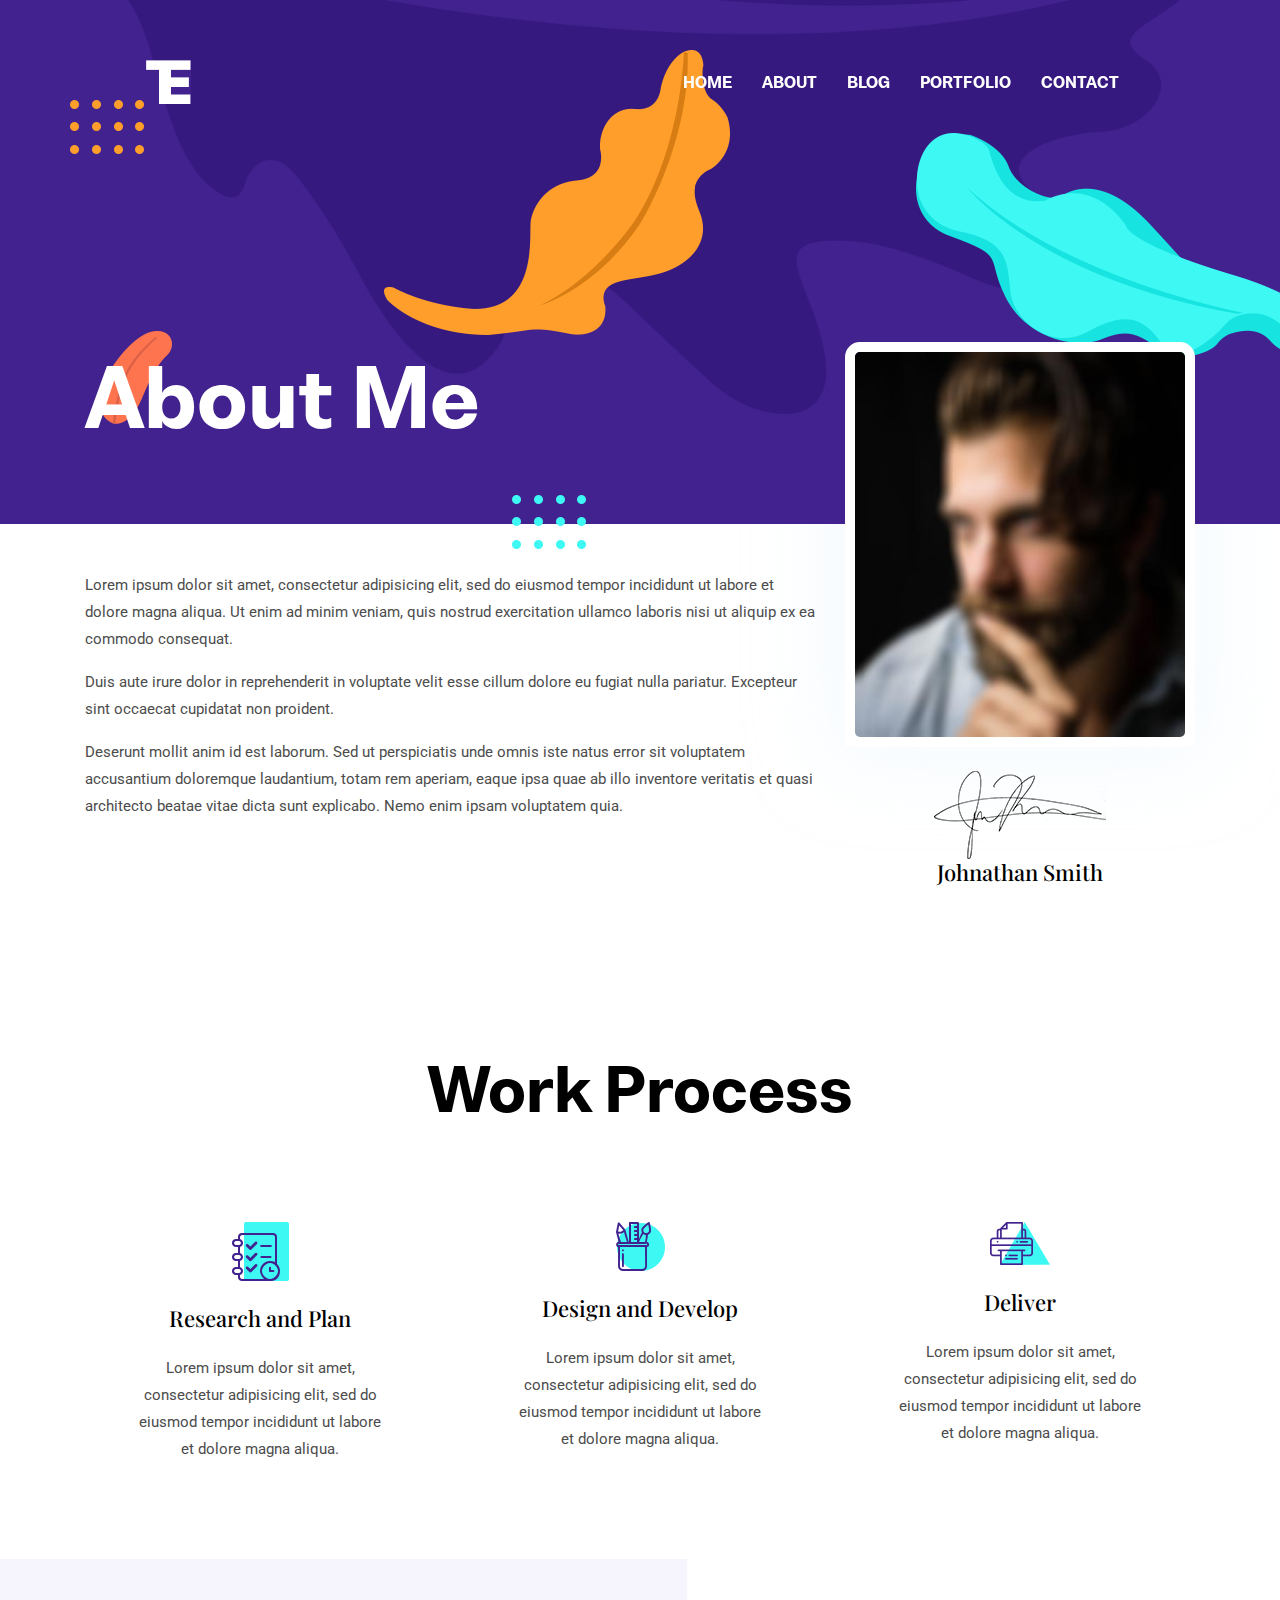
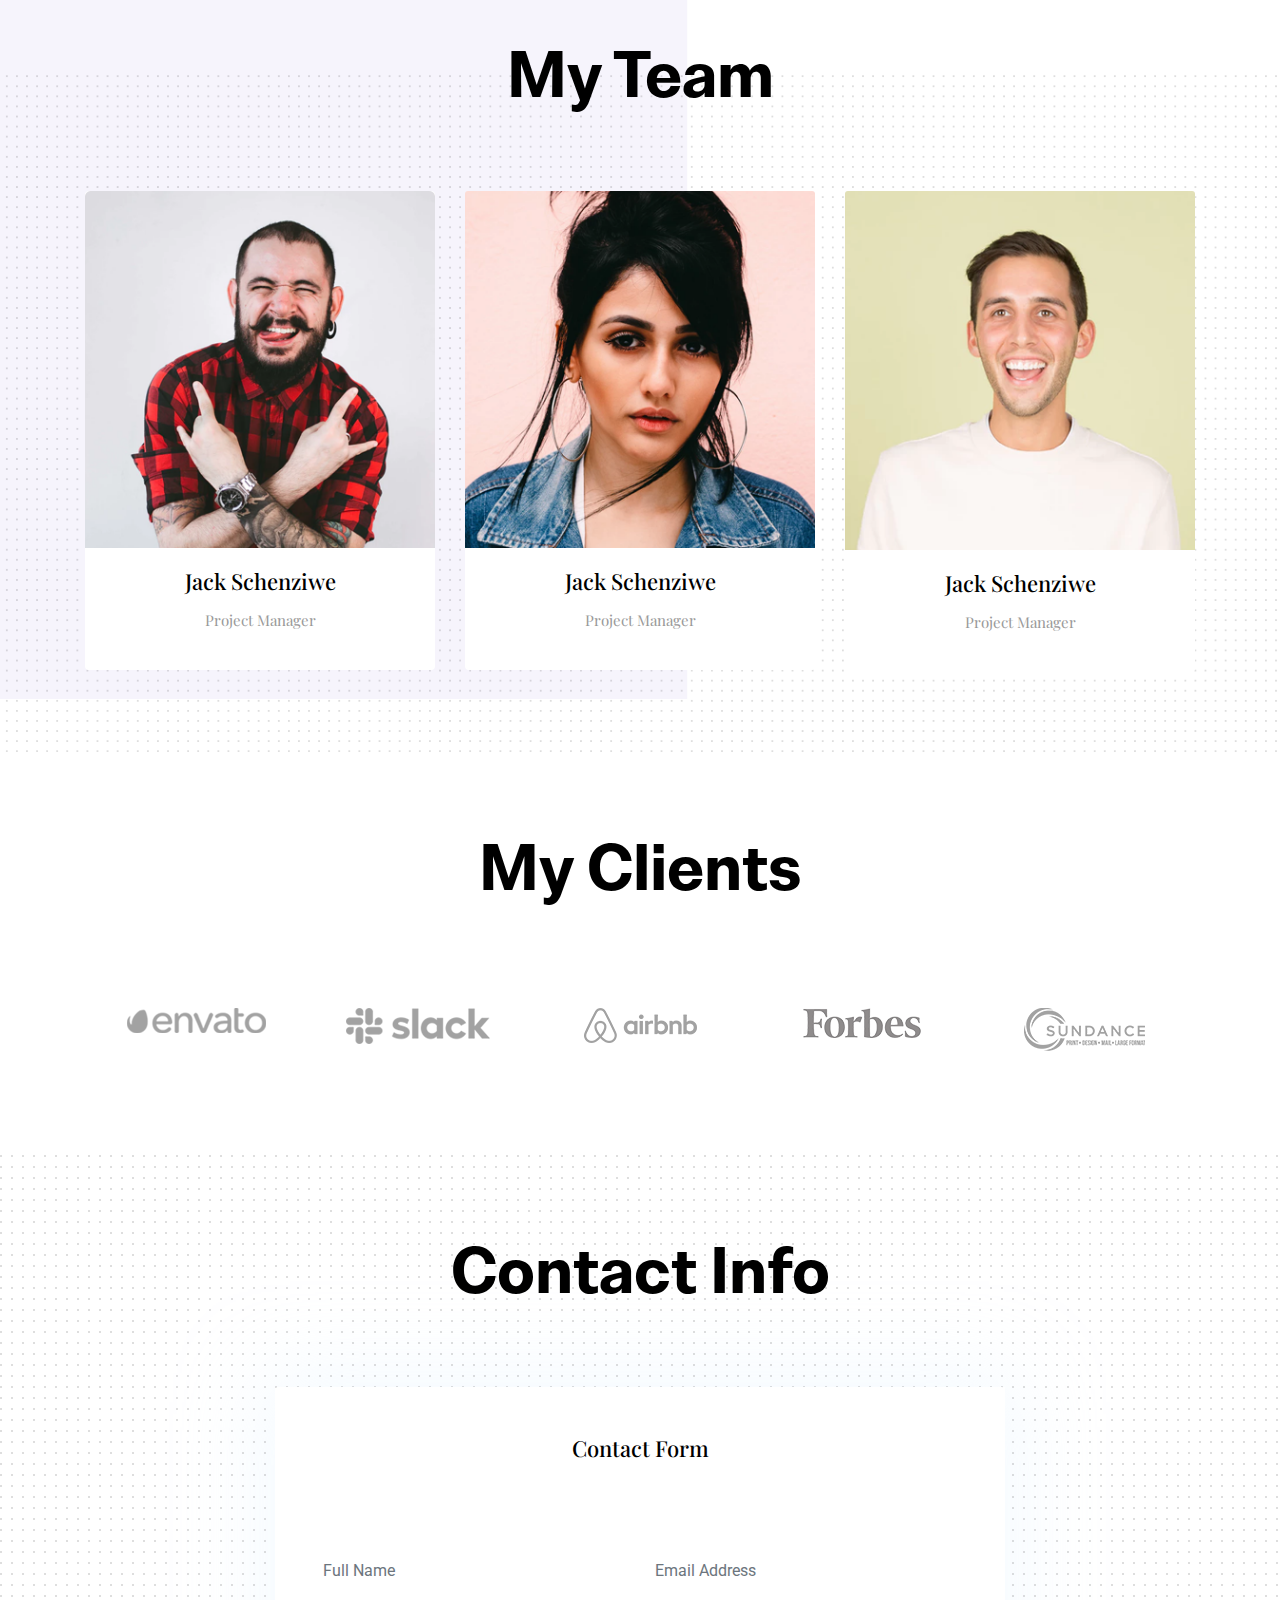
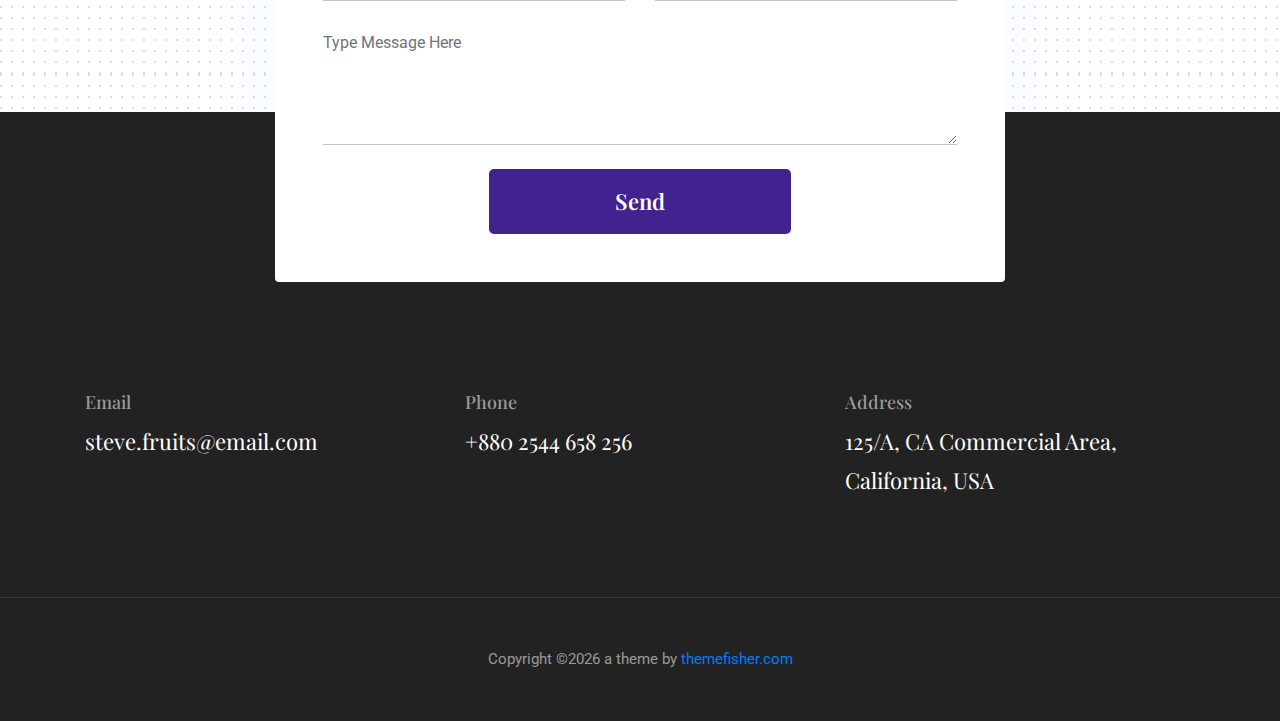
==== about.html @ b74a4a8d "first commit" ====
<!DOCTYPE html>
<html lang="zxx">

<head>
  <meta charset="utf-8">
  <title>Portfolio Template</title>

  <!-- mobile responsive meta -->
  <meta name="viewport" content="width=device-width, initial-scale=1">
  <meta name="viewport" content="width=device-width, initial-scale=1, maximum-scale=1">
  
  <!-- ** Plugins Needed for the Project ** -->
  <!-- Bootstrap -->
  <link rel="stylesheet" href="plugins/bootstrap/bootstrap.min.css">
  <!-- slick slider -->
  <link rel="stylesheet" href="plugins/slick/slick.css">
  <!-- themefy-icon -->
  <link rel="stylesheet" href="plugins/themify-icons/themify-icons.css">

  <!-- Main Stylesheet -->
  <link href="css/style.css" rel="stylesheet">
  
  <!--Favicon-->
  <link rel="shortcut icon" href="images/faviconlogo.png" type="image/x-icon">
  <link rel="icon" href="images/faviconlogo.png" type="image/x-icon">

</head>

<body>
  

<header class="navigation fixed-top">
  <nav class="navbar navbar-expand-lg navbar-dark">
    <a class="navbar-brand font-tertiary h3" href="index.html"><img src="images/Frame 2tribe.png" alt="Myself"></a>
    <button class="navbar-toggler" type="button" data-toggle="collapse" data-target="#navigation"
      aria-controls="navigation" aria-expanded="false" aria-label="Toggle navigation">
      <span class="navbar-toggler-icon"></span>
    </button>

    <div class="collapse navbar-collapse text-center" id="navigation">
      <ul class="navbar-nav ml-auto">
        <li class="nav-item active">
          <a class="nav-link" href="index.html">Home</a>
        </li>
        <li class="nav-item">
          <a class="nav-link" href="about.html">about</a>
        </li>
        <li class="nav-item">
          <a class="nav-link" href="blog.html">Blog</a>
        </li>
        <li class="nav-item">
          <a class="nav-link" href="portfolio.html">Portfolio</a>
        </li>
        <li class="nav-item">
          <a class="nav-link" href="contact.html">Contact</a>
        </li>
      </ul>
    </div>
  </nav>
</header>

<!-- page title -->
<section class="page-title-alt bg-primary position-relative">
  <div class="container">
    <div class="row">
      <div class="col-12">
        <h1 class="text-white font-tertiary">About Me</h1>
      </div>
    </div>
  </div>
  <!-- background shapes -->
  <img src="images/illustrations/leaf-bg-top.png" alt="illustrations" class="bg-shape-1 w-100">
  <img src="images/illustrations/dots-group-sm.png" alt="illustrations" class="bg-shape-2">
  <img src="images/illustrations/leaf-yellow.png" alt="illustrations" class="bg-shape-3">
  <img src="images/illustrations/leaf-orange.png" alt="illustrations" class="bg-shape-4">
  <img src="images/illustrations/dots-group-cyan.png" alt="illustrations" class="bg-shape-5">
  <img src="images/illustrations/leaf-cyan-lg.png" alt="illustrations" class="bg-shape-6">
</section>
<!-- /page title -->

<!-- about -->
<section class="section pt-5">
  <div class="container">
    <div class="row">
      <div class="col-md-8">
        <p>Lorem ipsum dolor sit amet, consectetur adipisicing elit, sed do eiusmod tempor incididunt ut labore et
          dolore magna aliqua. Ut enim ad minim veniam, quis nostrud exercitation ullamco laboris nisi ut aliquip ex ea
          commodo consequat.</p>
        <p>Duis aute irure dolor in reprehenderit in voluptate velit esse cillum dolore eu fugiat nulla pariatur.
          Excepteur sint occaecat cupidatat non proident.</p>
        <p>Deserunt mollit anim id est laborum. Sed ut perspiciatis unde omnis iste natus error sit voluptatem
          accusantium doloremque laudantium, totam rem aperiam, eaque ipsa quae ab illo inventore veritatis et quasi
          architecto beatae vitae dicta sunt explicabo. Nemo enim ipsam voluptatem quia.</p>
      </div>
      <div class="col-md-4 text-center drag-lg-top">
        <div class="shadow-down mb-4">
          <img src="images/about/author.jpg" alt="author" class="img-fluid w-100 rounded-lg border-thick border-white">
        </div>
        <img src="images/about/signature.png" alt="signature" class="img-fluid">
        <h4>Johnathan Smith</h4>
      </div>
    </div>
  </div>
</section>
<!-- /about -->

<!-- Work Process -->
<section class="section">
  <div class="container">
    <div class="row justify-content-around">
      <div class="col-lg-12 text-center">
        <h2 class="section-title">Work Process</h2>
      </div>
      <div class="col-lg-3 col-md-4 text-center hover-shadow pt-3">
        <div class="">
          <img src="images/icons/plan.png" class="mb-4" alt="icon">
          <h4 class="mb-4">Research and Plan</h4>
          <p>Lorem ipsum dolor sit amet, consectetur adipisicing elit, sed do eiusmod tempor incididunt ut labore et
            dolore magna aliqua.</p>
        </div>
      </div>
      <div class="col-lg-3 col-md-4 text-center hover-shadow pt-3">
        <img src="images/icons/design.png" class="mb-4" alt="icon">
        <h4 class="mb-4">Design and Develop</h4>
        <p>Lorem ipsum dolor sit amet, consectetur adipisicing elit, sed do eiusmod tempor incididunt ut labore et
          dolore magna aliqua.</p>
      </div>
      <div class="col-lg-3 col-md-4 text-center hover-shadow pt-3">
        <img src="images/icons/print.png" class="mb-4" alt="icon">
        <h4 class="mb-4">Deliver</h4>
        <p>Lorem ipsum dolor sit amet, consectetur adipisicing elit, sed do eiusmod tempor incididunt ut labore et
          dolore magna aliqua.</p>
      </div>
    </div>
  </div>
</section>
<!-- ./Work Process -->

<!-- team -->
<section class="section bg-cover" data-background="images/backgrounds/team-bg.png">
  <div class="container">
    <div class="row">
      <div class="col-12 text-center">
        <h2 class="section-title">My Team</h2>
      </div>
      <div class="col-md-4 col-sm-6 mb-4 mb-md-0">
        <div class="card text-center">
          <img src="images/team/member-1.png" class="card-img-top">
          <div class="card-body">
            <h4 class="card-title">Jack Schenziwe</h4>
            <p class="text-light font-secondary">Project Manager</p>
          </div>
        </div>
      </div>
      <div class="col-md-4 col-sm-6 mb-4 mb-md-0">
        <div class="card text-center">
          <img src="images/team/member-2.png" class="card-img-top">
          <div class="card-body">
            <h4 class="card-title">Jack Schenziwe</h4>
            <p class="text-light font-secondary">Project Manager</p>
          </div>
        </div>
      </div>
      <div class="col-md-4 col-sm-6 mb-4 mb-md-0">
        <div class="card text-center">
          <img src="images/team/member-3.png" class="card-img-top">
          <div class="card-body">
            <h4 class="card-title">Jack Schenziwe</h4>
            <p class="text-light font-secondary">Project Manager</p>
          </div>
        </div>
      </div>
    </div>
  </div>
</section>
<!-- /team -->

<!-- clients -->
<section class="section">
  <div class="container">
    <div class="row">
      <div class="col-12 text-center">
        <h2 class="section-title">My Clients</h2>
      </div>
    </div>
    <div class="row">
      <div class="col-12">
        <div class="client-logo-slider d-flex align-items-center">
          <a href="#" class="text-center d-block outline-0 p-4"><img class="d-unset img-fluid"
              src="images/clients-logo/client-logo-1.png" alt="client-logo"></a>
          <a href="#" class="text-center d-block outline-0 p-4"><img class="d-unset img-fluid"
              src="images/clients-logo/client-logo-2.png" alt="client-logo"></a>
          <a href="#" class="text-center d-block outline-0 p-4"><img class="d-unset img-fluid"
              src="images/clients-logo/client-logo-3.png" alt="client-logo"></a>
          <a href="#" class="text-center d-block outline-0 p-4"><img class="d-unset img-fluid"
              src="images/clients-logo/client-logo-4.png" alt="client-logo"></a>
          <a href="#" class="text-center d-block outline-0 p-4"><img class="d-unset img-fluid"
              src="images/clients-logo/client-logo-5.png" alt="client-logo"></a>
          <a href="#" class="text-center d-block outline-0 p-4"><img class="d-unset img-fluid"
              src="images/clients-logo/client-logo-1.png" alt="client-logo"></a>
          <a href="#" class="text-center d-block outline-0 p-4"><img class="d-unset img-fluid"
              src="images/clients-logo/client-logo-2.png" alt="client-logo"></a>
          <a href="#" class="text-center d-block outline-0 p-4"><img class="d-unset img-fluid"
              src="images/clients-logo/client-logo-3.png" alt="client-logo"></a>
          <a href="#" class="text-center d-block outline-0 p-4"><img class="d-unset img-fluid"
              src="images/clients-logo/client-logo-4.png" alt="client-logo"></a>
          <a href="#" class="text-center d-block outline-0 p-4"><img class="d-unset img-fluid"
              src="images/clients-logo/client-logo-5.png" alt="client-logo"></a>
        </div>
      </div>
    </div>
  </div>
</section>
<!-- /clients -->

<!-- contact -->
<section class="section section-on-footer" data-background="images/backgrounds/bg-dots.png">
  <div class="container">
    <div class="row">
      <div class="col-12 text-center">
        <h2 class="section-title">Contact Info</h2>
      </div>
      <div class="col-lg-8 mx-auto">
        <div class="bg-white rounded text-center p-5 shadow-down">
          <h4 class="mb-80">Contact Form</h4>
          <form action="#" class="row">
            <div class="col-md-6">
              <input type="text" id="name" name="name" placeholder="Full Name" class="form-control px-0 mb-4">
            </div>
            <div class="col-md-6">
              <input type="email" id="email" name="email" placeholder="Email Address" class="form-control px-0 mb-4">
            </div>
            <div class="col-12">
              <textarea name="message" id="message" class="form-control px-0 mb-4"
                placeholder="Type Message Here"></textarea>
            </div>
            <div class="col-lg-6 col-10 mx-auto">
              <button class="btn btn-primary w-100">send</button>
            </div>
          </form>
        </div>
      </div>
    </div>
  </div>
</section>
<!-- /contact -->

<!-- footer -->
<footer class="bg-dark footer-section">
  <div class="section">
    <div class="container">
      <div class="row">
        <div class="col-md-4">
          <h5 class="text-light">Email</h5>
          <p class="text-white paragraph-lg font-secondary">steve.fruits@email.com</p>
        </div>
        <div class="col-md-4">
          <h5 class="text-light">Phone</h5>
          <p class="text-white paragraph-lg font-secondary">+880 2544 658 256</p>
        </div>
        <div class="col-md-4">
          <h5 class="text-light">Address</h5>
          <p class="text-white paragraph-lg font-secondary">125/A, CA Commercial Area, California, USA</p>
        </div>
      </div>
    </div>
  </div>
  <div class="border-top text-center border-dark py-5">
    <p class="mb-0 text-light">Copyright ©<script>
        var CurrentYear = new Date().getFullYear()
        document.write(CurrentYear)
      </script> a theme by <a href="themefisher.com">themefisher.com</a></p>
  </div>
</footer>
<!-- /footer -->

<!-- jQuery -->
<script src="plugins/jQuery/jquery.min.js"></script>
<!-- Bootstrap JS -->
<script src="plugins/bootstrap/bootstrap.min.js"></script>
<!-- slick slider -->
<script src="plugins/slick/slick.min.js"></script>
<!-- filter -->
<script src="plugins/shuffle/shuffle.min.js"></script>

<!-- Main Script -->
<script src="js/script.js"></script>

</body>
</html>
---- plugins/themify-icons/themify-icons.css ----
@font-face{font-family:themify;src:url(fonts/themify.eot?-fvbane);src:url(fonts/themify.eot?#iefix-fvbane) format('embedded-opentype'),url(fonts/themify.woff?-fvbane) format('woff'),url(fonts/themify.ttf?-fvbane) format('truetype'),url(fonts/themify.svg?-fvbane#themify) format('svg');font-weight:400;font-style:normal}[class*=" ti-"],[class^=ti-]{font-family:themify;speak:none;font-style:normal;font-weight:400;font-variant:normal;text-transform:none;line-height:1;-webkit-font-smoothing:antialiased;-moz-osx-font-smoothing:grayscale}.ti-wand:before{content:"\e600"}.ti-volume:before{content:"\e601"}.ti-user:before{content:"\e602"}.ti-unlock:before{content:"\e603"}.ti-unlink:before{content:"\e604"}.ti-trash:before{content:"\e605"}.ti-thought:before{content:"\e606"}.ti-target:before{content:"\e607"}.ti-tag:before{content:"\e608"}.ti-tablet:before{content:"\e609"}.ti-star:before{content:"\e60a"}.ti-spray:before{content:"\e60b"}.ti-signal:before{content:"\e60c"}.ti-shopping-cart:before{content:"\e60d"}.ti-shopping-cart-full:before{content:"\e60e"}.ti-settings:before{content:"\e60f"}.ti-search:before{content:"\e610"}.ti-zoom-in:before{content:"\e611"}.ti-zoom-out:before{content:"\e612"}.ti-cut:before{content:"\e613"}.ti-ruler:before{content:"\e614"}.ti-ruler-pencil:before{content:"\e615"}.ti-ruler-alt:before{content:"\e616"}.ti-bookmark:before{content:"\e617"}.ti-bookmark-alt:before{content:"\e618"}.ti-reload:before{content:"\e619"}.ti-plus:before{content:"\e61a"}.ti-pin:before{content:"\e61b"}.ti-pencil:before{content:"\e61c"}.ti-pencil-alt:before{content:"\e61d"}.ti-paint-roller:before{content:"\e61e"}.ti-paint-bucket:before{content:"\e61f"}.ti-na:before{content:"\e620"}.ti-mobile:before{content:"\e621"}.ti-minus:before{content:"\e622"}.ti-medall:before{content:"\e623"}.ti-medall-alt:before{content:"\e624"}.ti-marker:before{content:"\e625"}.ti-marker-alt:before{content:"\e626"}.ti-arrow-up:before{content:"\e627"}.ti-arrow-right:before{content:"\e628"}.ti-arrow-left:before{content:"\e629"}.ti-arrow-down:before{content:"\e62a"}.ti-lock:before{content:"\e62b"}.ti-location-arrow:before{content:"\e62c"}.ti-link:before{content:"\e62d"}.ti-layout:before{content:"\e62e"}.ti-layers:before{content:"\e62f"}.ti-layers-alt:before{content:"\e630"}.ti-key:before{content:"\e631"}.ti-import:before{content:"\e632"}.ti-image:before{content:"\e633"}.ti-heart:before{content:"\e634"}.ti-heart-broken:before{content:"\e635"}.ti-hand-stop:before{content:"\e636"}.ti-hand-open:before{content:"\e637"}.ti-hand-drag:before{content:"\e638"}.ti-folder:before{content:"\e639"}.ti-flag:before{content:"\e63a"}.ti-flag-alt:before{content:"\e63b"}.ti-flag-alt-2:before{content:"\e63c"}.ti-eye:before{content:"\e63d"}.ti-export:before{content:"\e63e"}.ti-exchange-vertical:before{content:"\e63f"}.ti-desktop:before{content:"\e640"}.ti-cup:before{content:"\e641"}.ti-crown:before{content:"\e642"}.ti-comments:before{content:"\e643"}.ti-comment:before{content:"\e644"}.ti-comment-alt:before{content:"\e645"}.ti-close:before{content:"\e646"}.ti-clip:before{content:"\e647"}.ti-angle-up:before{content:"\e648"}.ti-angle-right:before{content:"\e649"}.ti-angle-left:before{content:"\e64a"}.ti-angle-down:before{content:"\e64b"}.ti-check:before{content:"\e64c"}.ti-check-box:before{content:"\e64d"}.ti-camera:before{content:"\e64e"}.ti-announcement:before{content:"\e64f"}.ti-brush:before{content:"\e650"}.ti-briefcase:before{content:"\e651"}.ti-bolt:before{content:"\e652"}.ti-bolt-alt:before{content:"\e653"}.ti-blackboard:before{content:"\e654"}.ti-bag:before{content:"\e655"}.ti-move:before{content:"\e656"}.ti-arrows-vertical:before{content:"\e657"}.ti-arrows-horizontal:before{content:"\e658"}.ti-fullscreen:before{content:"\e659"}.ti-arrow-top-right:before{content:"\e65a"}.ti-arrow-top-left:before{content:"\e65b"}.ti-arrow-circle-up:before{content:"\e65c"}.ti-arrow-circle-right:before{content:"\e65d"}.ti-arrow-circle-left:before{content:"\e65e"}.ti-arrow-circle-down:before{content:"\e65f"}.ti-angle-double-up:before{content:"\e660"}.ti-angle-double-right:before{content:"\e661"}.ti-angle-double-left:before{content:"\e662"}.ti-angle-double-down:before{content:"\e663"}.ti-zip:before{content:"\e664"}.ti-world:before{content:"\e665"}.ti-wheelchair:before{content:"\e666"}.ti-view-list:before{content:"\e667"}.ti-view-list-alt:before{content:"\e668"}.ti-view-grid:before{content:"\e669"}.ti-uppercase:before{content:"\e66a"}.ti-upload:before{content:"\e66b"}.ti-underline:before{content:"\e66c"}.ti-truck:before{content:"\e66d"}.ti-timer:before{content:"\e66e"}.ti-ticket:before{content:"\e66f"}.ti-thumb-up:before{content:"\e670"}.ti-thumb-down:before{content:"\e671"}.ti-text:before{content:"\e672"}.ti-stats-up:before{content:"\e673"}.ti-stats-down:before{content:"\e674"}.ti-split-v:before{content:"\e675"}.ti-split-h:before{content:"\e676"}.ti-smallcap:before{content:"\e677"}.ti-shine:before{content:"\e678"}.ti-shift-right:before{content:"\e679"}.ti-shift-left:before{content:"\e67a"}.ti-shield:before{content:"\e67b"}.ti-notepad:before{content:"\e67c"}.ti-server:before{content:"\e67d"}.ti-quote-right:before{content:"\e67e"}.ti-quote-left:before{content:"\e67f"}.ti-pulse:before{content:"\e680"}.ti-printer:before{content:"\e681"}.ti-power-off:before{content:"\e682"}.ti-plug:before{content:"\e683"}.ti-pie-chart:before{content:"\e684"}.ti-paragraph:before{content:"\e685"}.ti-panel:before{content:"\e686"}.ti-package:before{content:"\e687"}.ti-music:before{content:"\e688"}.ti-music-alt:before{content:"\e689"}.ti-mouse:before{content:"\e68a"}.ti-mouse-alt:before{content:"\e68b"}.ti-money:before{content:"\e68c"}.ti-microphone:before{content:"\e68d"}.ti-menu:before{content:"\e68e"}.ti-menu-alt:before{content:"\e68f"}.ti-map:before{content:"\e690"}.ti-map-alt:before{content:"\e691"}.ti-loop:before{content:"\e692"}.ti-location-pin:before{content:"\e693"}.ti-list:before{content:"\e694"}.ti-light-bulb:before{content:"\e695"}.ti-Italic:before{content:"\e696"}.ti-info:before{content:"\e697"}.ti-infinite:before{content:"\e698"}.ti-id-badge:before{content:"\e699"}.ti-hummer:before{content:"\e69a"}.ti-home:before{content:"\e69b"}.ti-help:before{content:"\e69c"}.ti-headphone:before{content:"\e69d"}.ti-harddrives:before{content:"\e69e"}.ti-harddrive:before{content:"\e69f"}.ti-gift:before{content:"\e6a0"}.ti-game:before{content:"\e6a1"}.ti-filter:before{content:"\e6a2"}.ti-files:before{content:"\e6a3"}.ti-file:before{content:"\e6a4"}.ti-eraser:before{content:"\e6a5"}.ti-envelope:before{content:"\e6a6"}.ti-download:before{content:"\e6a7"}.ti-direction:before{content:"\e6a8"}.ti-direction-alt:before{content:"\e6a9"}.ti-dashboard:before{content:"\e6aa"}.ti-control-stop:before{content:"\e6ab"}.ti-control-shuffle:before{content:"\e6ac"}.ti-control-play:before{content:"\e6ad"}.ti-control-pause:before{content:"\e6ae"}.ti-control-forward:before{content:"\e6af"}.ti-control-backward:before{content:"\e6b0"}.ti-cloud:before{content:"\e6b1"}.ti-cloud-up:before{content:"\e6b2"}.ti-cloud-down:before{content:"\e6b3"}.ti-clipboard:before{content:"\e6b4"}.ti-car:before{content:"\e6b5"}.ti-calendar:before{content:"\e6b6"}.ti-book:before{content:"\e6b7"}.ti-bell:before{content:"\e6b8"}.ti-basketball:before{content:"\e6b9"}.ti-bar-chart:before{content:"\e6ba"}.ti-bar-chart-alt:before{content:"\e6bb"}.ti-back-right:before{content:"\e6bc"}.ti-back-left:before{content:"\e6bd"}.ti-arrows-corner:before{content:"\e6be"}.ti-archive:before{content:"\e6bf"}.ti-anchor:before{content:"\e6c0"}.ti-align-right:before{content:"\e6c1"}.ti-align-left:before{content:"\e6c2"}.ti-align-justify:before{content:"\e6c3"}.ti-align-center:before{content:"\e6c4"}.ti-alert:before{content:"\e6c5"}.ti-alarm-clock:before{content:"\e6c6"}.ti-agenda:before{content:"\e6c7"}.ti-write:before{content:"\e6c8"}.ti-window:before{content:"\e6c9"}.ti-widgetized:before{content:"\e6ca"}.ti-widget:before{content:"\e6cb"}.ti-widget-alt:before{content:"\e6cc"}.ti-wallet:before{content:"\e6cd"}.ti-video-clapper:before{content:"\e6ce"}.ti-video-camera:before{content:"\e6cf"}.ti-vector:before{content:"\e6d0"}.ti-themify-logo:before{content:"\e6d1"}.ti-themify-favicon:before{content:"\e6d2"}.ti-themify-favicon-alt:before{content:"\e6d3"}.ti-support:before{content:"\e6d4"}.ti-stamp:before{content:"\e6d5"}.ti-split-v-alt:before{content:"\e6d6"}.ti-slice:before{content:"\e6d7"}.ti-shortcode:before{content:"\e6d8"}.ti-shift-right-alt:before{content:"\e6d9"}.ti-shift-left-alt:before{content:"\e6da"}.ti-ruler-alt-2:before{content:"\e6db"}.ti-receipt:before{content:"\e6dc"}.ti-pin2:before{content:"\e6dd"}.ti-pin-alt:before{content:"\e6de"}.ti-pencil-alt2:before{content:"\e6df"}.ti-palette:before{content:"\e6e0"}.ti-more:before{content:"\e6e1"}.ti-more-alt:before{content:"\e6e2"}.ti-microphone-alt:before{content:"\e6e3"}.ti-magnet:before{content:"\e6e4"}.ti-line-double:before{content:"\e6e5"}.ti-line-dotted:before{content:"\e6e6"}.ti-line-dashed:before{content:"\e6e7"}.ti-layout-width-full:before{content:"\e6e8"}.ti-layout-width-default:before{content:"\e6e9"}.ti-layout-width-default-alt:before{content:"\e6ea"}.ti-layout-tab:before{content:"\e6eb"}.ti-layout-tab-window:before{content:"\e6ec"}.ti-layout-tab-v:before{content:"\e6ed"}.ti-layout-tab-min:before{content:"\e6ee"}.ti-layout-slider:before{content:"\e6ef"}.ti-layout-slider-alt:before{content:"\e6f0"}.ti-layout-sidebar-right:before{content:"\e6f1"}.ti-layout-sidebar-none:before{content:"\e6f2"}.ti-layout-sidebar-left:before{content:"\e6f3"}.ti-layout-placeholder:before{content:"\e6f4"}.ti-layout-menu:before{content:"\e6f5"}.ti-layout-menu-v:before{content:"\e6f6"}.ti-layout-menu-separated:before{content:"\e6f7"}.ti-layout-menu-full:before{content:"\e6f8"}.ti-layout-media-right-alt:before{content:"\e6f9"}.ti-layout-media-right:before{content:"\e6fa"}.ti-layout-media-overlay:before{content:"\e6fb"}.ti-layout-media-overlay-alt:before{content:"\e6fc"}.ti-layout-media-overlay-alt-2:before{content:"\e6fd"}.ti-layout-media-left-alt:before{content:"\e6fe"}.ti-layout-media-left:before{content:"\e6ff"}.ti-layout-media-center-alt:before{content:"\e700"}.ti-layout-media-center:before{content:"\e701"}.ti-layout-list-thumb:before{content:"\e702"}.ti-layout-list-thumb-alt:before{content:"\e703"}.ti-layout-list-post:before{content:"\e704"}.ti-layout-list-large-image:before{content:"\e705"}.ti-layout-line-solid:before{content:"\e706"}.ti-layout-grid4:before{content:"\e707"}.ti-layout-grid3:before{content:"\e708"}.ti-layout-grid2:before{content:"\e709"}.ti-layout-grid2-thumb:before{content:"\e70a"}.ti-layout-cta-right:before{content:"\e70b"}.ti-layout-cta-left:before{content:"\e70c"}.ti-layout-cta-center:before{content:"\e70d"}.ti-layout-cta-btn-right:before{content:"\e70e"}.ti-layout-cta-btn-left:before{content:"\e70f"}.ti-layout-column4:before{content:"\e710"}.ti-layout-column3:before{content:"\e711"}.ti-layout-column2:before{content:"\e712"}.ti-layout-accordion-separated:before{content:"\e713"}.ti-layout-accordion-merged:before{content:"\e714"}.ti-layout-accordion-list:before{content:"\e715"}.ti-ink-pen:before{content:"\e716"}.ti-info-alt:before{content:"\e717"}.ti-help-alt:before{content:"\e718"}.ti-headphone-alt:before{content:"\e719"}.ti-hand-point-up:before{content:"\e71a"}.ti-hand-point-right:before{content:"\e71b"}.ti-hand-point-left:before{content:"\e71c"}.ti-hand-point-down:before{content:"\e71d"}.ti-gallery:before{content:"\e71e"}.ti-face-smile:before{content:"\e71f"}.ti-face-sad:before{content:"\e720"}.ti-credit-card:before{content:"\e721"}.ti-control-skip-forward:before{content:"\e722"}.ti-control-skip-backward:before{content:"\e723"}.ti-control-record:before{content:"\e724"}.ti-control-eject:before{content:"\e725"}.ti-comments-smiley:before{content:"\e726"}.ti-brush-alt:before{content:"\e727"}.ti-youtube:before{content:"\e728"}.ti-vimeo:before{content:"\e729"}.ti-twitter:before{content:"\e72a"}.ti-time:before{content:"\e72b"}.ti-tumblr:before{content:"\e72c"}.ti-skype:before{content:"\e72d"}.ti-share:before{content:"\e72e"}.ti-share-alt:before{content:"\e72f"}.ti-rocket:before{content:"\e730"}.ti-pinterest:before{content:"\e731"}.ti-new-window:before{content:"\e732"}.ti-microsoft:before{content:"\e733"}.ti-list-ol:before{content:"\e734"}.ti-linkedin:before{content:"\e735"}.ti-layout-sidebar-2:before{content:"\e736"}.ti-layout-grid4-alt:before{content:"\e737"}.ti-layout-grid3-alt:before{content:"\e738"}.ti-layout-grid2-alt:before{content:"\e739"}.ti-layout-column4-alt:before{content:"\e73a"}.ti-layout-column3-alt:before{content:"\e73b"}.ti-layout-column2-alt:before{content:"\e73c"}.ti-instagram:before{content:"\e73d"}.ti-google:before{content:"\e73e"}.ti-github:before{content:"\e73f"}.ti-flickr:before{content:"\e740"}.ti-facebook:before{content:"\e741"}.ti-dropbox:before{content:"\e742"}.ti-dribbble:before{content:"\e743"}.ti-apple:before{content:"\e744"}.ti-android:before{content:"\e745"}.ti-save:before{content:"\e746"}.ti-save-alt:before{content:"\e747"}.ti-yahoo:before{content:"\e748"}.ti-wordpress:before{content:"\e749"}.ti-vimeo-alt:before{content:"\e74a"}.ti-twitter-alt:before{content:"\e74b"}.ti-tumblr-alt:before{content:"\e74c"}.ti-trello:before{content:"\e74d"}.ti-stack-overflow:before{content:"\e74e"}.ti-soundcloud:before{content:"\e74f"}.ti-sharethis:before{content:"\e750"}.ti-sharethis-alt:before{content:"\e751"}.ti-reddit:before{content:"\e752"}.ti-pinterest-alt:before{content:"\e753"}.ti-microsoft-alt:before{content:"\e754"}.ti-linux:before{content:"\e755"}.ti-jsfiddle:before{content:"\e756"}.ti-joomla:before{content:"\e757"}.ti-html5:before{content:"\e758"}.ti-flickr-alt:before{content:"\e759"}.ti-email:before{content:"\e75a"}.ti-drupal:before{content:"\e75b"}.ti-dropbox-alt:before{content:"\e75c"}.ti-css3:before{content:"\e75d"}.ti-rss:before{content:"\e75e"}.ti-rss-alt:before{content:"\e75f"}
---- css/style.css ----
/*!------------------------------------------------------------------
[MAIN STYLESHEET]

PROJECT:	Project Name
VERSION:	Versoin Number
-------------------------------------------------------------------*/
/*------------------------------------------------------------------
[TABLE OF CONTENTS]
-------------------------------------------------------------------*/
/*  typography */
@import url("https://fonts.googleapis.com/css?family=Playfair+Display:400,700|Roboto:300,400,500,700");
@font-face {
  font-family: 'BwNistaInt-xBd';
  src: url("../plugins/fonts/BwNistaInt-xBd.woff") format("woff");
  font-style: normal;
  font-display: swap;
}

body {
  line-height: 1.2;
  font-family: "Roboto", sans-serif;
  -webkit-font-smoothing: antialiased;
  font-size: 15px;
  color: #4c4c4c;
}

p, .paragraph {
  font-weight: 400;
  color: #4c4c4c;
  font-size: 15px;
  line-height: 1.8;
  font-family: "Roboto", sans-serif;
}

p-lg, .paragraph-lg {
  font-size: 22px;
}

h1, h2, h3, h4, h5, h6 {
  color: #000;
  font-family: "Playfair Display", serif;
  line-height: 1.2;
}

h1, .h1 {
  font-size: 80px;
}

@media (max-width: 991px) {
  h1, .h1 {
    font-size: 65px;
  }
}

h2, .h2 {
  font-size: 60px;
}

@media (max-width: 991px) {
  h2, .h2 {
    font-size: 50px;
  }
}

h3, .h3 {
  font-size: 40px;
}

h4, .h4 {
  font-size: 22px;
}

h5, .h5 {
  font-size: 18px;
}

h6, .h6 {
  font-size: 14px;
}

/* Button style */
.btn {
  font-size: 22px;
  font-family: "Playfair Display", serif;
  text-transform: capitalize;
  padding: 16px 44px;
  border-radius: 5px;
  font-weight: 600;
  border: 0;
  position: relative;
  z-index: 1;
  transition: .2s ease;
}

.btn:focus {
  outline: 0;
  box-shadow: none !important;
}

.btn:active {
  box-shadow: none;
}

.btn-sm {
  font-size: 15px;
  padding: 10px 30px;
}

.btn-xs {
  padding: 5px 10px;
  font-size: 15px;
}

.btn-primary {
  background: #41228e;
  color: #fff;
}

.btn-primary:active {
  background: #542cb7 !important;
}

.btn-primary:hover {
  background: #542cb7;
}

.btn-primary.focus, .btn-primary.active {
  background: #542cb7 !important;
  box-shadow: none !important;
}

.btn-transparent {
  background: transparent;
  color: #41228e;
  font-weight: bold;
}

.btn-transparent:active, .btn-transparent:hover {
  color: #41228e;
}

body {
  background-color: #fff;
  overflow-x: hidden;
}

::-moz-selection {
  background: #542cb7;
  color: #fff;
}

::selection {
  background: #542cb7;
  color: #fff;
}

/* preloader */
.preloader {
  position: fixed;
  top: 0;
  left: 0;
  right: 0;
  bottom: 0;
  background-color: #fff;
  z-index: 999;
  display: flex;
  align-items: center;
  justify-content: center;
}

ol,
ul {
  list-style-type: none;
  margin: 0px;
}

img {
  vertical-align: middle;
  border: 0;
}

a,
a:hover,
a:focus {
  text-decoration: none;
}

a,
button,
select {
  cursor: pointer;
  transition: .2s ease;
}

a:focus,
button:focus,
select:focus {
  outline: 0;
}

a.text-dark:hover {
  color: #41228e !important;
}

a:hover {
  color: #41228e;
}

.slick-slide {
  outline: 0;
}

.section {
  padding-top: 80px;
  padding-bottom: 80px;
}

.section-title {
  margin-bottom: 80px;
  font-family: "BwNistaInt-xBd";
}

.bg-cover {
  background-size: cover;
  background-position: center center;
  background-repeat: no-repeat;
}

/* overlay */
.overlay {
  position: relative;
}

.overlay::before {
  position: absolute;
  content: '';
  height: 100%;
  width: 100%;
  top: 0;
  left: 0;
  background: #000;
  opacity: .5;
}

.outline-0 {
  outline: 0 !important;
}

.d-unset {
  display: unset !important;
}

.bg-primary {
  background: #41228e !important;
}

.bg-gray {
  background: #eaeaea !important;
}

.text-primary {
  color: #41228e !important;
}

.text-color {
  color: #4c4c4c;
}

.text-dark {
  color: #000 !important;
}

.text-light {
  color: #999999 !important;
}

.mb-10 {
  margin-bottom: 10px !important;
}

.mb-20 {
  margin-bottom: 20px !important;
}

.mb-30 {
  margin-bottom: 30px !important;
}

.mb-40 {
  margin-bottom: 40px !important;
}

.mb-50 {
  margin-bottom: 50px !important;
}

.mb-60 {
  margin-bottom: 60px !important;
}

.mb-70 {
  margin-bottom: 70px !important;
}

.mb-80 {
  margin-bottom: 80px !important;
}

.mb-90 {
  margin-bottom: 90px !important;
}

.mb-100 {
  margin-bottom: 100px !important;
}

.zindex-1 {
  z-index: 1;
}

.rounded-lg {
  border-radius: 15px;
}

.overflow-hidden {
  overflow: hidden;
}

.font-secondary {
  font-family: "Playfair Display", serif !important;
}

.font-tertiary {
  font-family: "BwNistaInt-xBd" !important;
}

.shadow {
  box-shadow: 0px 18px 39.1px 6.9px rgba(224, 241, 255, 0.34) !important;
}

.bg-dark {
  background-color: #222222 !important;
}

/* icon */
.icon {
  font-size: 45px;
}

.icon-bg {
  height: 100px;
  width: 100px;
  line-height: 100px;
  text-align: center;
}

.icon-light {
  color: #c8d5ef;
}

/* /icon */
/* slick slider */
.slick-dots {
  text-align: center;
  padding-left: 0;
}

.slick-dots li {
  display: inline-block;
  margin: 2px;
}

.slick-dots li.slick-active button {
  background: #fff;
  width: 25px;
}

.slick-dots li button {
  height: 6px;
  width: 12px;
  background: rgba(255, 255, 255, 0.5);
  color: transparent;
  border-radius: 10px;
  overflow: hidden;
  transition: .2s ease;
  border: 0;
}

/* /slick slider */
/* form */
.form-control {
  border: 0;
  border-radius: 0;
  border-bottom: 1px solid #c7c7c7;
  height: 60px;
}

.form-control:focus {
  border-color: #41228e;
  outline: 0;
  box-shadow: none !important;
}

textarea.form-control {
  height: 120px;
}

/* /form */
/* card */
.card {
  border: 0;
}

.card-header {
  border: 0;
}

.card-footer {
  border: 0;
}

/* /card */
.navigation {
  padding: 40px 130px;
  transition: .3s ease;
}

.navigation.nav-bg {
  background-color: #41228e;
  padding: 15px 100px;
}

@media (max-width: 991px) {
  .navigation.nav-bg {
    padding: 15px 20px;
  }
}

@media (max-width: 991px) {
  .navigation {
    padding: 20px;
    background: #41228e;
  }
}

.navbar .nav-item .nav-link {
  font-family: "BwNistaInt-xBd";
  text-transform: uppercase;
  padding: 15px;
}

.navbar-brand .mylogo{
  height: 100px !important;
  width: 100px !important;
}

.navbar .nav-item.active {
  font-weight: bold;
}

.navbar-dark .navbar-nav .nav-link {
  color: #fff;
}

.hero-area {
  padding: 300px 0 200px;
  position: relative;
}

@media (max-width: 767px) {
  .hero-area {
    padding: 250px 0 150px;
    overflow: hidden;
  }
}

.hero-area h1 {
  position: relative;
  z-index: 2;
}

.layer {
  position: absolute;
  z-index: 1;
}

#l1 {
  bottom: 0;
  left: 0;
}

#l2 {
  top: 190px;
  left: -250px;
}

#l3 {
  top: 200px;
  left: 40%;
}

#l4 {
  top: 200px;
  right: 40%;
}

#l5 {
  top: 100px;
  right: -150px;
}

#l6 {
  bottom: -20px;
  left: 10%;
}

#l7 {
  bottom: 100px;
  left: 20%;
}

#l8 {
  bottom: 160px;
  right: 45%;
}

#l9 {
  bottom: 100px;
  right: -10px;
}

.layer-bg {
  position: absolute;
  bottom: 0;
  left: 0;
}

/* skills */
.progress-wrapper {
  height: 130px;
  overflow: hidden;
}

.wave {
  position: absolute;
  width: 100%;
  height: 100%;
}

.wave::before, .wave::after {
  content: "";
  position: absolute;
  width: 800px;
  height: 800px;
  bottom: 0;
  left: 50%;
  background-color: rgba(255, 255, 255, 0.4);
  border-radius: 45%;
  -webkit-transform: translateX(-50%) rotate(0);
          transform: translateX(-50%) rotate(0);
  -webkit-animation: rotate 6s linear infinite;
          animation: rotate 6s linear infinite;
  z-index: 10;
}

.wave::after {
  border-radius: 47%;
  background-color: rgba(255, 255, 255, 0.9);
  -webkit-transform: translateX(-50%) rotate(0);
          transform: translateX(-50%) rotate(0);
  -webkit-animation: rotate 10s linear -5s infinite;
          animation: rotate 10s linear -5s infinite;
  z-index: 20;
}

@-webkit-keyframes rotate {
  50% {
    -webkit-transform: translateX(-50%) rotate(180deg);
            transform: translateX(-50%) rotate(180deg);
  }
  100% {
    -webkit-transform: translateX(-50%) rotate(360deg);
            transform: translateX(-50%) rotate(360deg);
  }
}

@keyframes rotate {
  50% {
    -webkit-transform: translateX(-50%) rotate(180deg);
            transform: translateX(-50%) rotate(180deg);
  }
  100% {
    -webkit-transform: translateX(-50%) rotate(360deg);
            transform: translateX(-50%) rotate(360deg);
  }
}

/* /skills */
/* education */
.edu-bg-image {
  position: absolute;
  left: 0;
  top: -300px;
  z-index: -1;
}

/* /education */
/* service */
.hover-bg-primary {
  transition: .3s ease;
}

.hover-bg-primary:hover {
  background: #41228e;
}

.hover-bg-primary:hover * {
  color: #fff;
}

.active-bg-primary {
  transition: .3s ease;
  background: #41228e;
}

.active-bg-primary * {
  color: #fff;
}

.hover-shadow {
  transition: .2s ease;
}

.hover-shadow:hover {
  box-shadow: 0px 18px 40px 8px rgba(224, 241, 255, 0.54) !important;
}

/* /service */
/* portfolio */
.hover-wrapper {
  overflow: hidden;
}

.hover-wrapper img {
  transition: .3s ease;
  -webkit-transform: scale(1.1);
          transform: scale(1.1);
}

.hover-wrapper:hover img {
  -webkit-transform: scale(1);
          transform: scale(1);
}

.hover-wrapper:hover .hover-overlay {
  opacity: 1;
  visibility: visible;
}

.hover-overlay {
  position: absolute;
  height: 100%;
  width: 100%;
  border-radius: inherit;
  top: 0;
  left: 0;
  background: rgba(0, 0, 0, 0.3);
  opacity: 0;
  visibility: hidden;
  transition: .3s ease;
}

.hover-content {
  position: absolute;
  top: 50%;
  -webkit-transform: translateY(-50%);
          transform: translateY(-50%);
  left: 0;
  right: 0;
  text-align: center;
}

/* /portfolio */
/* testimonial */
.testimonial-content strong {
  color: #2bfdff;
  font-weight: normal;
}

.testimonial-bg-shapes .container {
  position: relative;
  z-index: 1;
}

.testimonial-bg-shapes .bg-map {
  position: absolute;
  left: 50%;
  top: 50%;
  -webkit-transform: translate(-50%, -50%);
          transform: translate(-50%, -50%);
}

.testimonial-bg-shapes .bg-shape-1 {
  position: absolute;
  left: 100px;
  top: -50px;
}

.testimonial-bg-shapes .bg-shape-2 {
  position: absolute;
  right: 150px;
  top: 50px;
}

.testimonial-bg-shapes .bg-shape-3 {
  position: absolute;
  right: 50px;
  top: 200px;
}

.testimonial-bg-shapes .bg-shape-4 {
  position: absolute;
  left: 100px;
  bottom: 200px;
}

.testimonial-bg-shapes .bg-shape-5 {
  position: absolute;
  right: 200px;
  bottom: -50px;
}

/* /testimonial */
/* footer */
.footer-section {
  padding-top: 200px;
}

.section-on-footer {
  margin-bottom: -250px;
}

.shadow-down {
  position: relative;
}

.shadow-down::before {
  position: absolute;
  content: "";
  box-shadow: 0px 0px 80.75px 14.25px rgba(224, 241, 255, 0.34);
  height: 100%;
  width: 100%;
  left: 0;
  top: 0;
  z-index: -1;
}

/* /footer */
.card-lg {
  flex-direction: row-reverse;
  align-items: center;
}

@media (max-width: 991px) {
  .card-lg {
    flex-direction: column;
  }
}

blockquote {
  display: inline-block;
  padding: 10px 20px;
  background: #eaeaea;
  border-left: 2px solid #41228e;
  font-style: italic;
  font-size: 22px;
}

.content * {
  margin-bottom: 20px;
}

.content strong {
  font-family: "Playfair Display", serif;
  font-size: 22px;
  font-weight: normal;
  color: #000;
  display: inherit;
  line-height: 1.5;
}

.page-title-alt {
  padding: 350px 0 70px;
}

.border-thick {
  border: 10px solid;
}

.drag-lg-top {
  margin-top: -230px;
}

@media (max-width: 991px) {
  .drag-lg-top {
    margin-top: 0;
  }
}

.page-title-alt .container {
  position: relative;
  z-index: 1;
}

.page-title-alt .bg-shape-1 {
  position: absolute;
  left: 0;
  top: 0;
}

.page-title-alt .bg-shape-2 {
  position: absolute;
  left: 70px;
  top: 100px;
}

.page-title-alt .bg-shape-3 {
  position: absolute;
  left: 30%;
  top: 50px;
  -webkit-transform: rotate(180deg);
          transform: rotate(180deg);
}

.page-title-alt .bg-shape-4 {
  position: absolute;
  left: 100px;
  bottom: 100px;
}

.page-title-alt .bg-shape-5 {
  position: absolute;
  left: 40%;
  bottom: -25px;
}

.page-title-alt .bg-shape-6 {
  position: absolute;
  bottom: 100px;
  right: -100px;
}

.page-title {
  padding: 250px 0 150px;
}

.page-title .container {
  position: relative;
  z-index: 1;
}

.page-title .bg-shape-1 {
  position: absolute;
  left: 0;
  bottom: 0;
  width: 100%;
}

.page-title .bg-shape-2 {
  position: absolute;
  left: -20px;
  top: -10px;
}

.page-title .bg-shape-3 {
  position: absolute;
  left: 10%;
  top: 100px;
}

.page-title .bg-shape-4 {
  position: absolute;
  left: 50%;
  top: -20px;
}

.page-title .bg-shape-5 {
  position: absolute;
  left: 90px;
  bottom: -50px;
  -webkit-transform: rotate(180deg);
          transform: rotate(180deg);
}

.page-title .bg-shape-6 {
  position: absolute;
  right: 20%;
  bottom: -20px;
}

.page-title .bg-shape-7 {
  position: absolute;
  right: -220px;
  bottom: -100px;
}

.filter-controls li {
  cursor: pointer;
}

.filter-controls li.active {
  font-weight: bold;
}

/*# sourceMappingURL=maps/style.css.map */
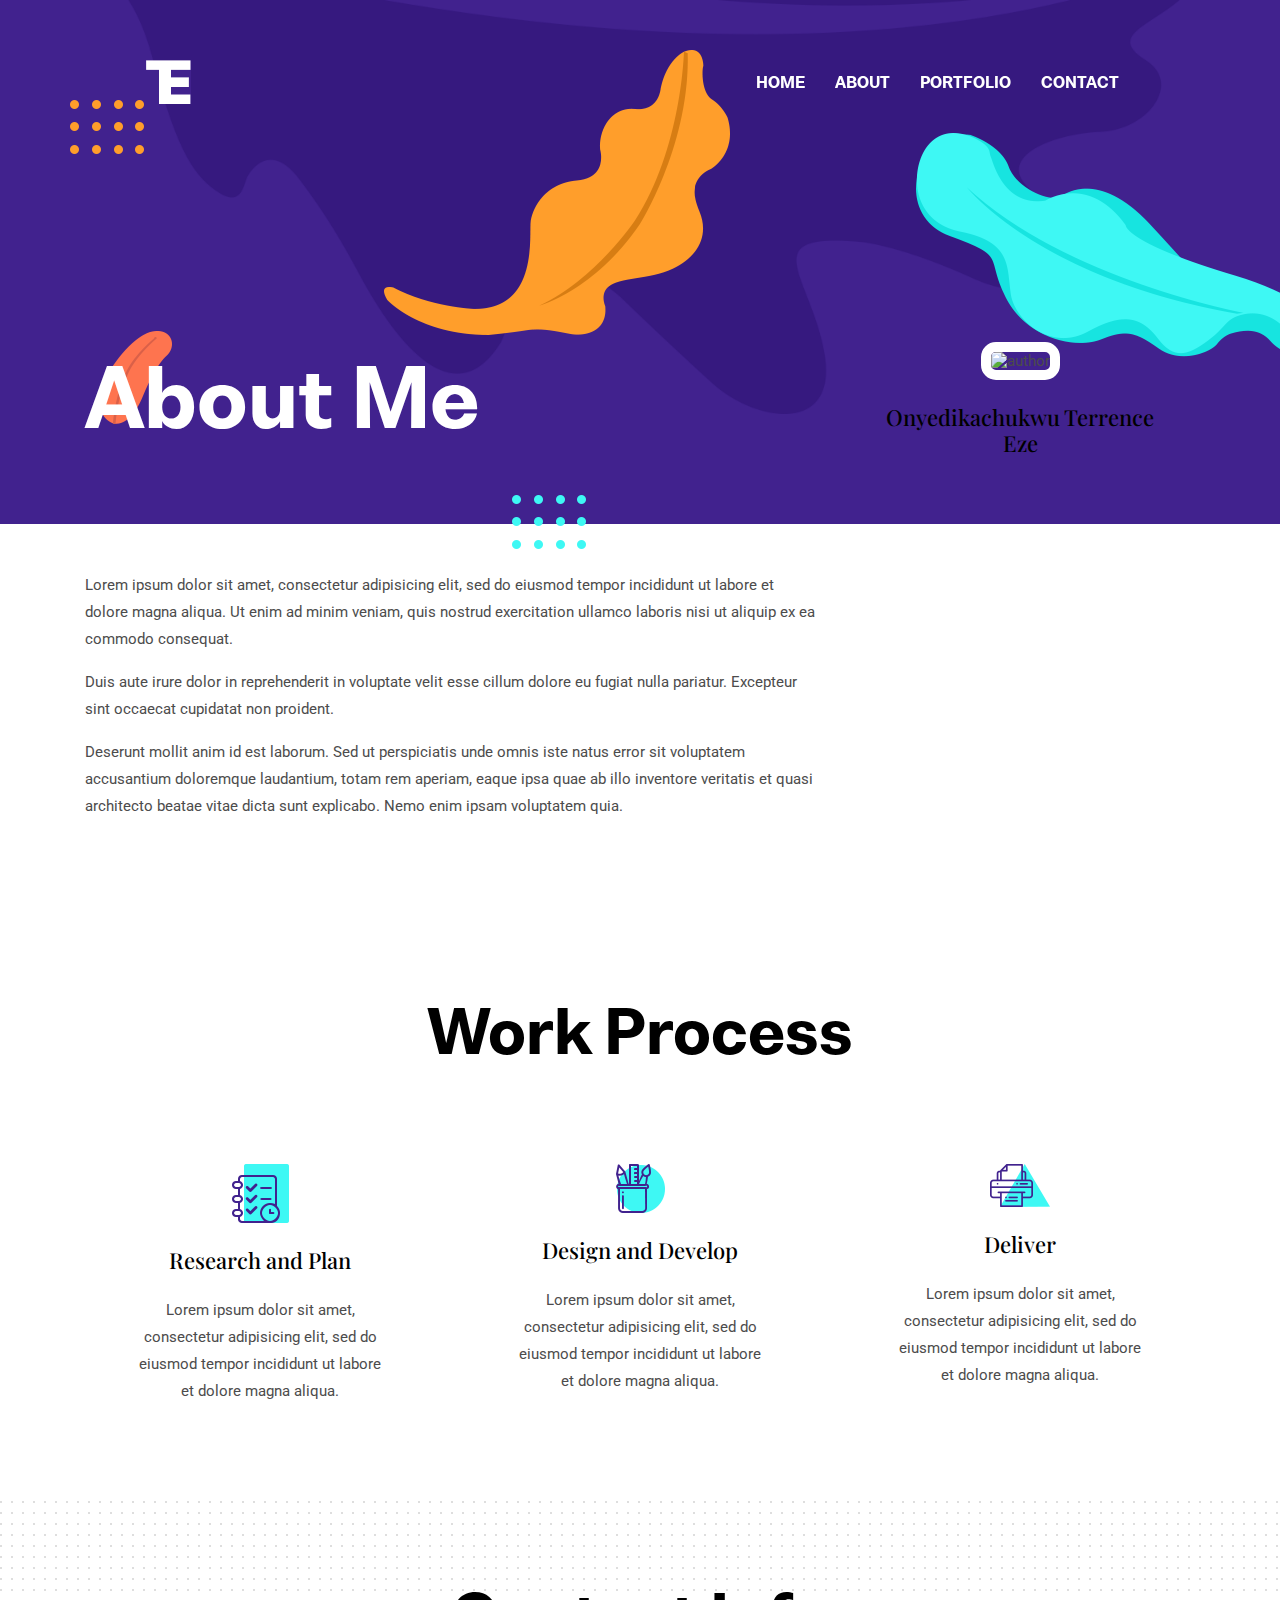
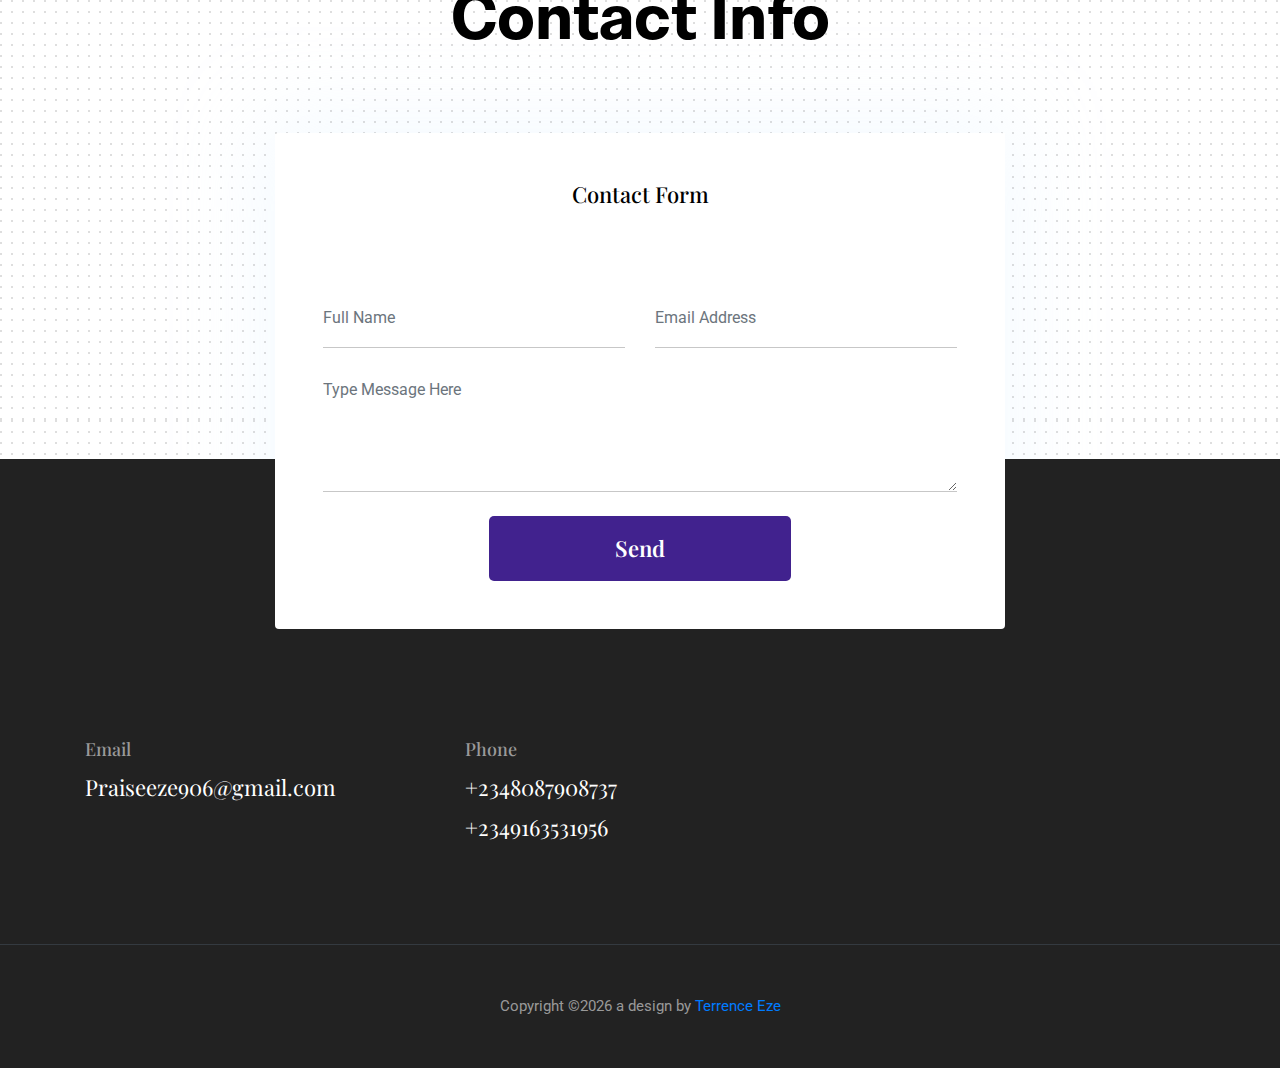
==== commit 216cf53d: "removed and added" ====
--- a/about.html
+++ b/about.html
@@ -3,7 +3,7 @@
 
 <head>
   <meta charset="utf-8">
-  <title>Portfolio Template</title>
+  <title>Portfolio By Terrence</title>
 
   <!-- mobile responsive meta -->
   <meta name="viewport" content="width=device-width, initial-scale=1">
@@ -46,7 +46,7 @@
           <a class="nav-link" href="about.html">about</a>
         </li>
         <li class="nav-item">
-          <a class="nav-link" href="blog.html">Blog</a>
+          <!-- <a class="nav-link" href="blog.html">Blog</a> -->
         </li>
         <li class="nav-item">
           <a class="nav-link" href="portfolio.html">Portfolio</a>
@@ -94,10 +94,10 @@
       </div>
       <div class="col-md-4 text-center drag-lg-top">
         <div class="shadow-down mb-4">
-          <img src="images/about/author.jpg" alt="author" class="img-fluid w-100 rounded-lg border-thick border-white">
-        </div>
-        <img src="images/about/signature.png" alt="signature" class="img-fluid">
-        <h4>Johnathan Smith</h4>
+          <img src="images/20221226_171604.jpg" alt="author" class="img-fluid w-100 rounded-lg border-thick border-white">
+        </div>
+        <!-- <img src="images/about/signature.png" alt="signature" class="img-fluid"> -->
+        <h4>Onyedikachukwu Terrence <br>Eze</h4>
       </div>
     </div>
   </div>
@@ -136,82 +136,7 @@
 </section>
 <!-- ./Work Process -->
 
-<!-- team -->
-<section class="section bg-cover" data-background="images/backgrounds/team-bg.png">
-  <div class="container">
-    <div class="row">
-      <div class="col-12 text-center">
-        <h2 class="section-title">My Team</h2>
-      </div>
-      <div class="col-md-4 col-sm-6 mb-4 mb-md-0">
-        <div class="card text-center">
-          <img src="images/team/member-1.png" class="card-img-top">
-          <div class="card-body">
-            <h4 class="card-title">Jack Schenziwe</h4>
-            <p class="text-light font-secondary">Project Manager</p>
-          </div>
-        </div>
-      </div>
-      <div class="col-md-4 col-sm-6 mb-4 mb-md-0">
-        <div class="card text-center">
-          <img src="images/team/member-2.png" class="card-img-top">
-          <div class="card-body">
-            <h4 class="card-title">Jack Schenziwe</h4>
-            <p class="text-light font-secondary">Project Manager</p>
-          </div>
-        </div>
-      </div>
-      <div class="col-md-4 col-sm-6 mb-4 mb-md-0">
-        <div class="card text-center">
-          <img src="images/team/member-3.png" class="card-img-top">
-          <div class="card-body">
-            <h4 class="card-title">Jack Schenziwe</h4>
-            <p class="text-light font-secondary">Project Manager</p>
-          </div>
-        </div>
-      </div>
-    </div>
-  </div>
-</section>
-<!-- /team -->
-
-<!-- clients -->
-<section class="section">
-  <div class="container">
-    <div class="row">
-      <div class="col-12 text-center">
-        <h2 class="section-title">My Clients</h2>
-      </div>
-    </div>
-    <div class="row">
-      <div class="col-12">
-        <div class="client-logo-slider d-flex align-items-center">
-          <a href="#" class="text-center d-block outline-0 p-4"><img class="d-unset img-fluid"
-              src="images/clients-logo/client-logo-1.png" alt="client-logo"></a>
-          <a href="#" class="text-center d-block outline-0 p-4"><img class="d-unset img-fluid"
-              src="images/clients-logo/client-logo-2.png" alt="client-logo"></a>
-          <a href="#" class="text-center d-block outline-0 p-4"><img class="d-unset img-fluid"
-              src="images/clients-logo/client-logo-3.png" alt="client-logo"></a>
-          <a href="#" class="text-center d-block outline-0 p-4"><img class="d-unset img-fluid"
-              src="images/clients-logo/client-logo-4.png" alt="client-logo"></a>
-          <a href="#" class="text-center d-block outline-0 p-4"><img class="d-unset img-fluid"
-              src="images/clients-logo/client-logo-5.png" alt="client-logo"></a>
-          <a href="#" class="text-center d-block outline-0 p-4"><img class="d-unset img-fluid"
-              src="images/clients-logo/client-logo-1.png" alt="client-logo"></a>
-          <a href="#" class="text-center d-block outline-0 p-4"><img class="d-unset img-fluid"
-              src="images/clients-logo/client-logo-2.png" alt="client-logo"></a>
-          <a href="#" class="text-center d-block outline-0 p-4"><img class="d-unset img-fluid"
-              src="images/clients-logo/client-logo-3.png" alt="client-logo"></a>
-          <a href="#" class="text-center d-block outline-0 p-4"><img class="d-unset img-fluid"
-              src="images/clients-logo/client-logo-4.png" alt="client-logo"></a>
-          <a href="#" class="text-center d-block outline-0 p-4"><img class="d-unset img-fluid"
-              src="images/clients-logo/client-logo-5.png" alt="client-logo"></a>
-        </div>
-      </div>
-    </div>
-  </div>
-</section>
-<!-- /clients -->
+
 
 <!-- contact -->
 <section class="section section-on-footer" data-background="images/backgrounds/bg-dots.png">
@@ -252,16 +177,16 @@
       <div class="row">
         <div class="col-md-4">
           <h5 class="text-light">Email</h5>
-          <p class="text-white paragraph-lg font-secondary">steve.fruits@email.com</p>
+          <p class="text-white paragraph-lg font-secondary">Praiseeze906@gmail.com</p>
         </div>
         <div class="col-md-4">
           <h5 class="text-light">Phone</h5>
-          <p class="text-white paragraph-lg font-secondary">+880 2544 658 256</p>
-        </div>
-        <div class="col-md-4">
+          <p class="text-white paragraph-lg font-secondary">+2348087908737 <br> +2349163531956</p>
+        </div>
+        <!-- <div class="col-md-4">
           <h5 class="text-light">Address</h5>
-          <p class="text-white paragraph-lg font-secondary">125/A, CA Commercial Area, California, USA</p>
-        </div>
+          <p class="text-white paragraph-lg font-secondary">This is probably where I should put my address, but nah.</p>
+        </div> -->
       </div>
     </div>
   </div>
@@ -269,11 +194,10 @@
     <p class="mb-0 text-light">Copyright ©<script>
         var CurrentYear = new Date().getFullYear()
         document.write(CurrentYear)
-      </script> a theme by <a href="themefisher.com">themefisher.com</a></p>
+      </script> a design by <a href="#">Terrence Eze</a></p>
   </div>
 </footer>
 <!-- /footer -->
-
 <!-- jQuery -->
 <script src="plugins/jQuery/jquery.min.js"></script>
 <!-- Bootstrap JS -->
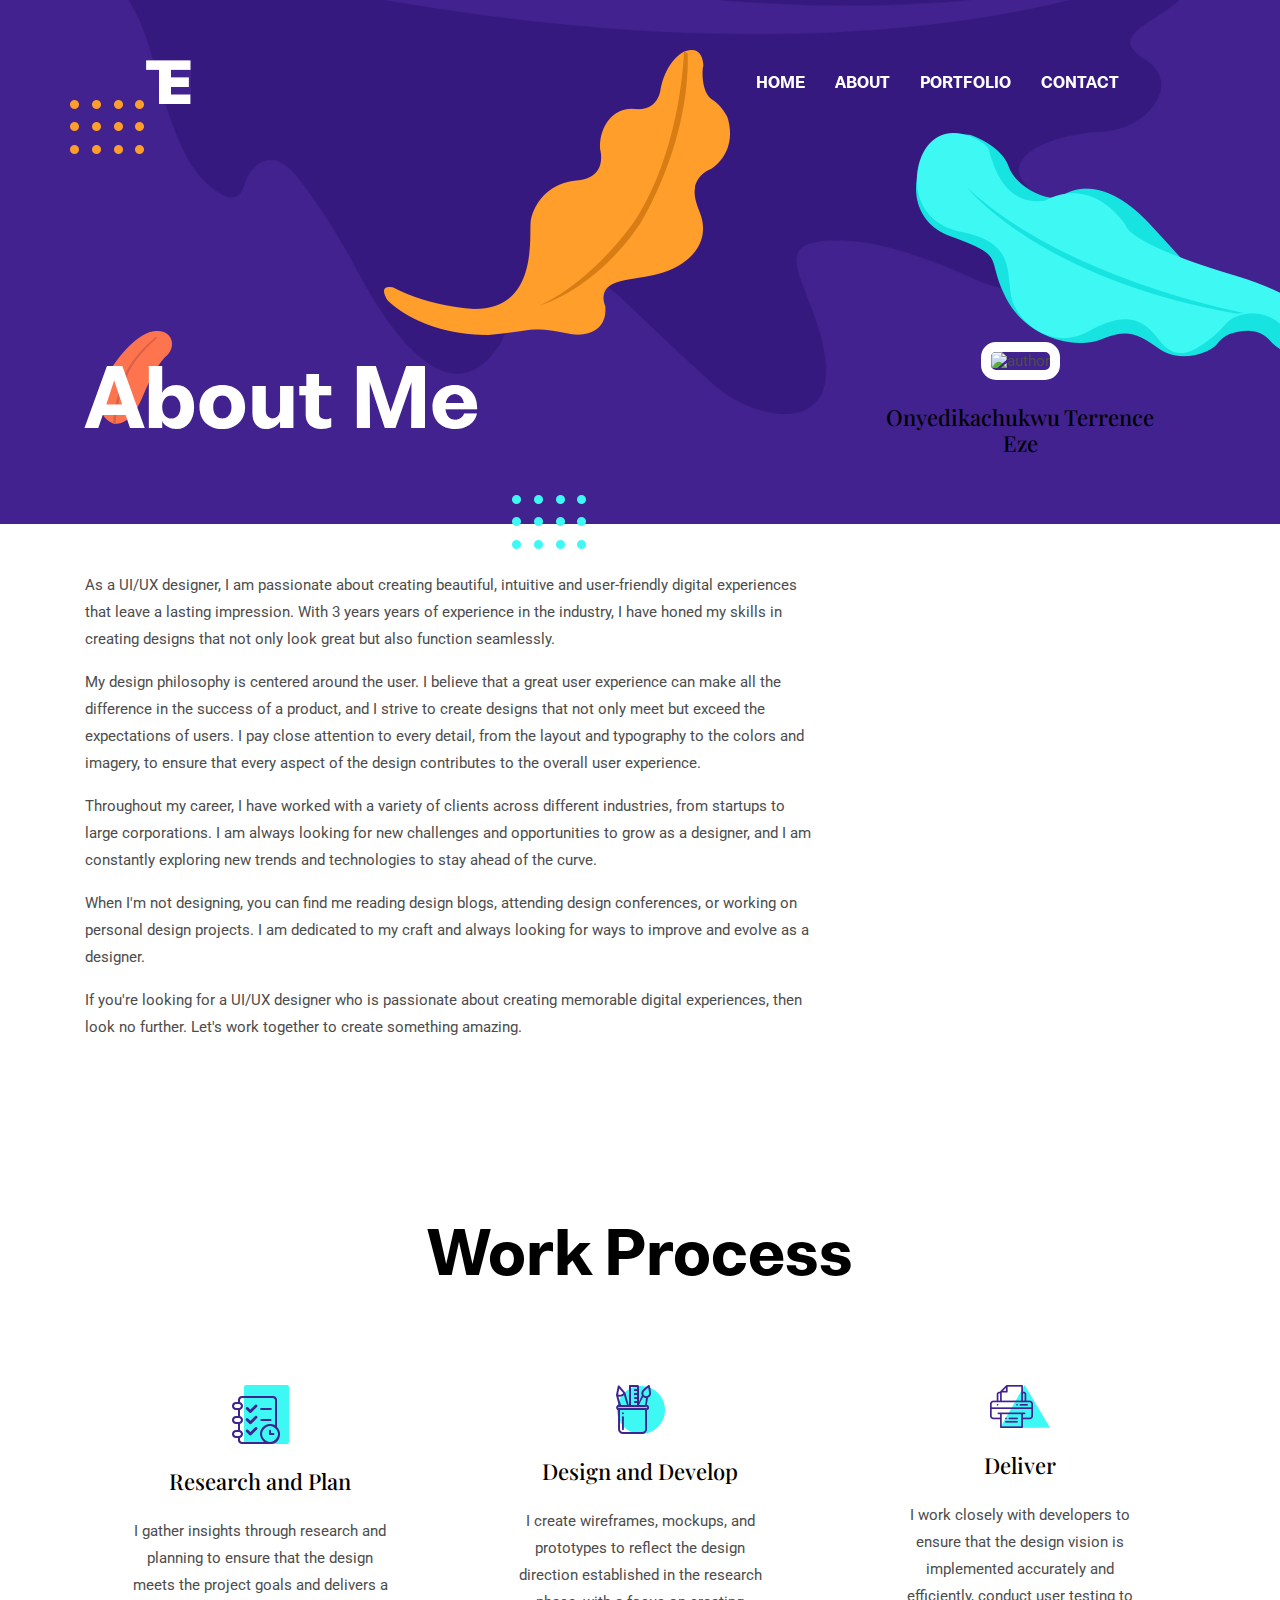
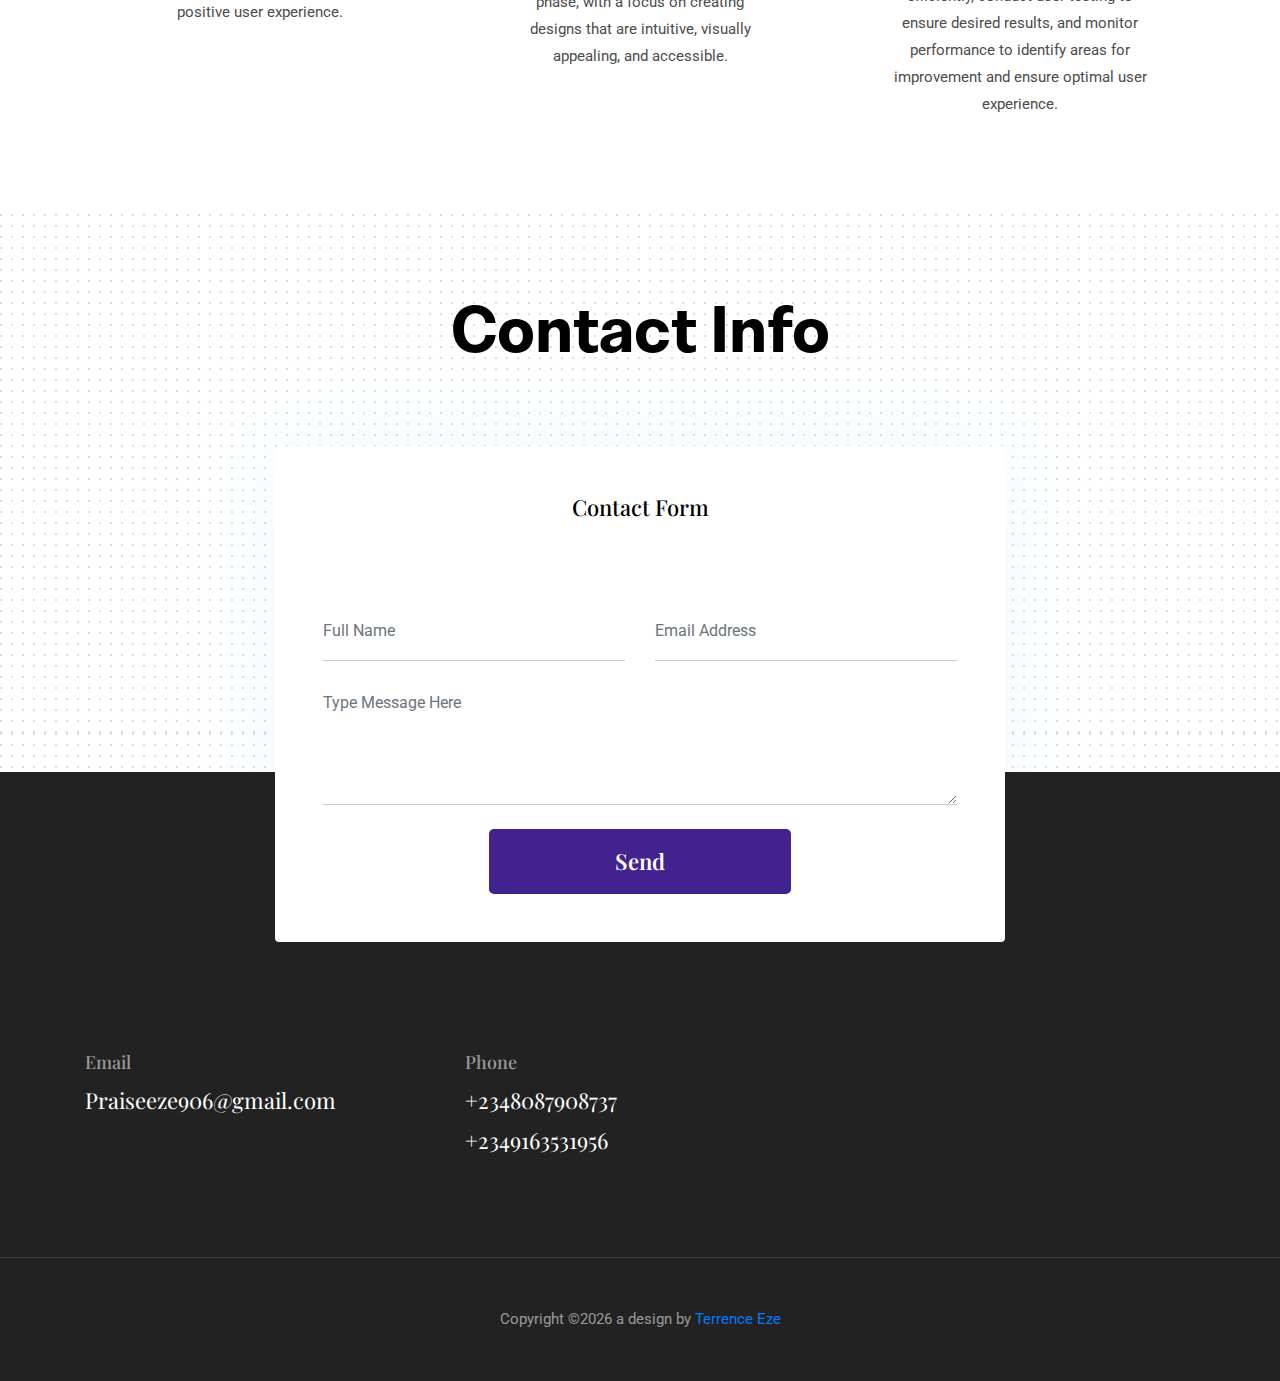
==== commit a256429e: "corrections" ====
--- a/about.html
+++ b/about.html
@@ -83,14 +83,24 @@
   <div class="container">
     <div class="row">
       <div class="col-md-8">
-        <p>Lorem ipsum dolor sit amet, consectetur adipisicing elit, sed do eiusmod tempor incididunt ut labore et
-          dolore magna aliqua. Ut enim ad minim veniam, quis nostrud exercitation ullamco laboris nisi ut aliquip ex ea
-          commodo consequat.</p>
-        <p>Duis aute irure dolor in reprehenderit in voluptate velit esse cillum dolore eu fugiat nulla pariatur.
-          Excepteur sint occaecat cupidatat non proident.</p>
-        <p>Deserunt mollit anim id est laborum. Sed ut perspiciatis unde omnis iste natus error sit voluptatem
-          accusantium doloremque laudantium, totam rem aperiam, eaque ipsa quae ab illo inventore veritatis et quasi
-          architecto beatae vitae dicta sunt explicabo. Nemo enim ipsam voluptatem quia.</p>
+        <p>As a UI/UX designer, I am passionate about creating beautiful, intuitive and user-friendly 
+          digital experiences that leave a lasting impression. With 3 years years of experience in the industry, I have honed my 
+          skills in creating designs that not only look great but also function seamlessly.</p>
+
+        <p>My design philosophy is centered around the user. I believe that a great user experience can make all the difference in 
+          the success of a product, and I strive to create designs that not only meet but exceed the expectations of users. 
+          I pay close attention to every detail, from the layout and typography to the colors and imagery, to ensure that every 
+          aspect of the design contributes to the overall user experience.</p>
+
+        <p>Throughout my career, I have worked with a variety of clients across different industries, from startups to large corporations. 
+          I am always looking for new challenges and opportunities to grow as a designer, and I am constantly exploring new trends and 
+          technologies to stay ahead of the curve.</p>
+
+          <p>When I'm not designing, you can find me reading design blogs, attending design conferences, or working on personal design projects. 
+            I am dedicated to my craft and always looking for ways to improve and evolve as a designer.</p>
+
+            <p>If you're looking for a UI/UX designer who is passionate about creating memorable digital experiences, then look no further. 
+              Let's work together to create something amazing.</p>
       </div>
       <div class="col-md-4 text-center drag-lg-top">
         <div class="shadow-down mb-4">
@@ -115,21 +125,23 @@
         <div class="">
           <img src="images/icons/plan.png" class="mb-4" alt="icon">
           <h4 class="mb-4">Research and Plan</h4>
-          <p>Lorem ipsum dolor sit amet, consectetur adipisicing elit, sed do eiusmod tempor incididunt ut labore et
-            dolore magna aliqua.</p>
+          <p>I gather insights through research and planning to ensure that the design meets 
+            the project goals and delivers a positive user experience.</p>
         </div>
       </div>
       <div class="col-lg-3 col-md-4 text-center hover-shadow pt-3">
         <img src="images/icons/design.png" class="mb-4" alt="icon">
         <h4 class="mb-4">Design and Develop</h4>
-        <p>Lorem ipsum dolor sit amet, consectetur adipisicing elit, sed do eiusmod tempor incididunt ut labore et
-          dolore magna aliqua.</p>
+        <p>I create wireframes, mockups, and prototypes to reflect the design direction 
+          established in the research phase, with a focus on creating designs 
+          that are intuitive, visually appealing, and accessible.</p>
       </div>
       <div class="col-lg-3 col-md-4 text-center hover-shadow pt-3">
         <img src="images/icons/print.png" class="mb-4" alt="icon">
         <h4 class="mb-4">Deliver</h4>
-        <p>Lorem ipsum dolor sit amet, consectetur adipisicing elit, sed do eiusmod tempor incididunt ut labore et
-          dolore magna aliqua.</p>
+        <p>I work closely with developers to ensure that the design vision is 
+          implemented accurately and efficiently, conduct user testing to ensure desired 
+          results, and monitor performance to identify areas for improvement and ensure optimal user experience.</p>
       </div>
     </div>
   </div>
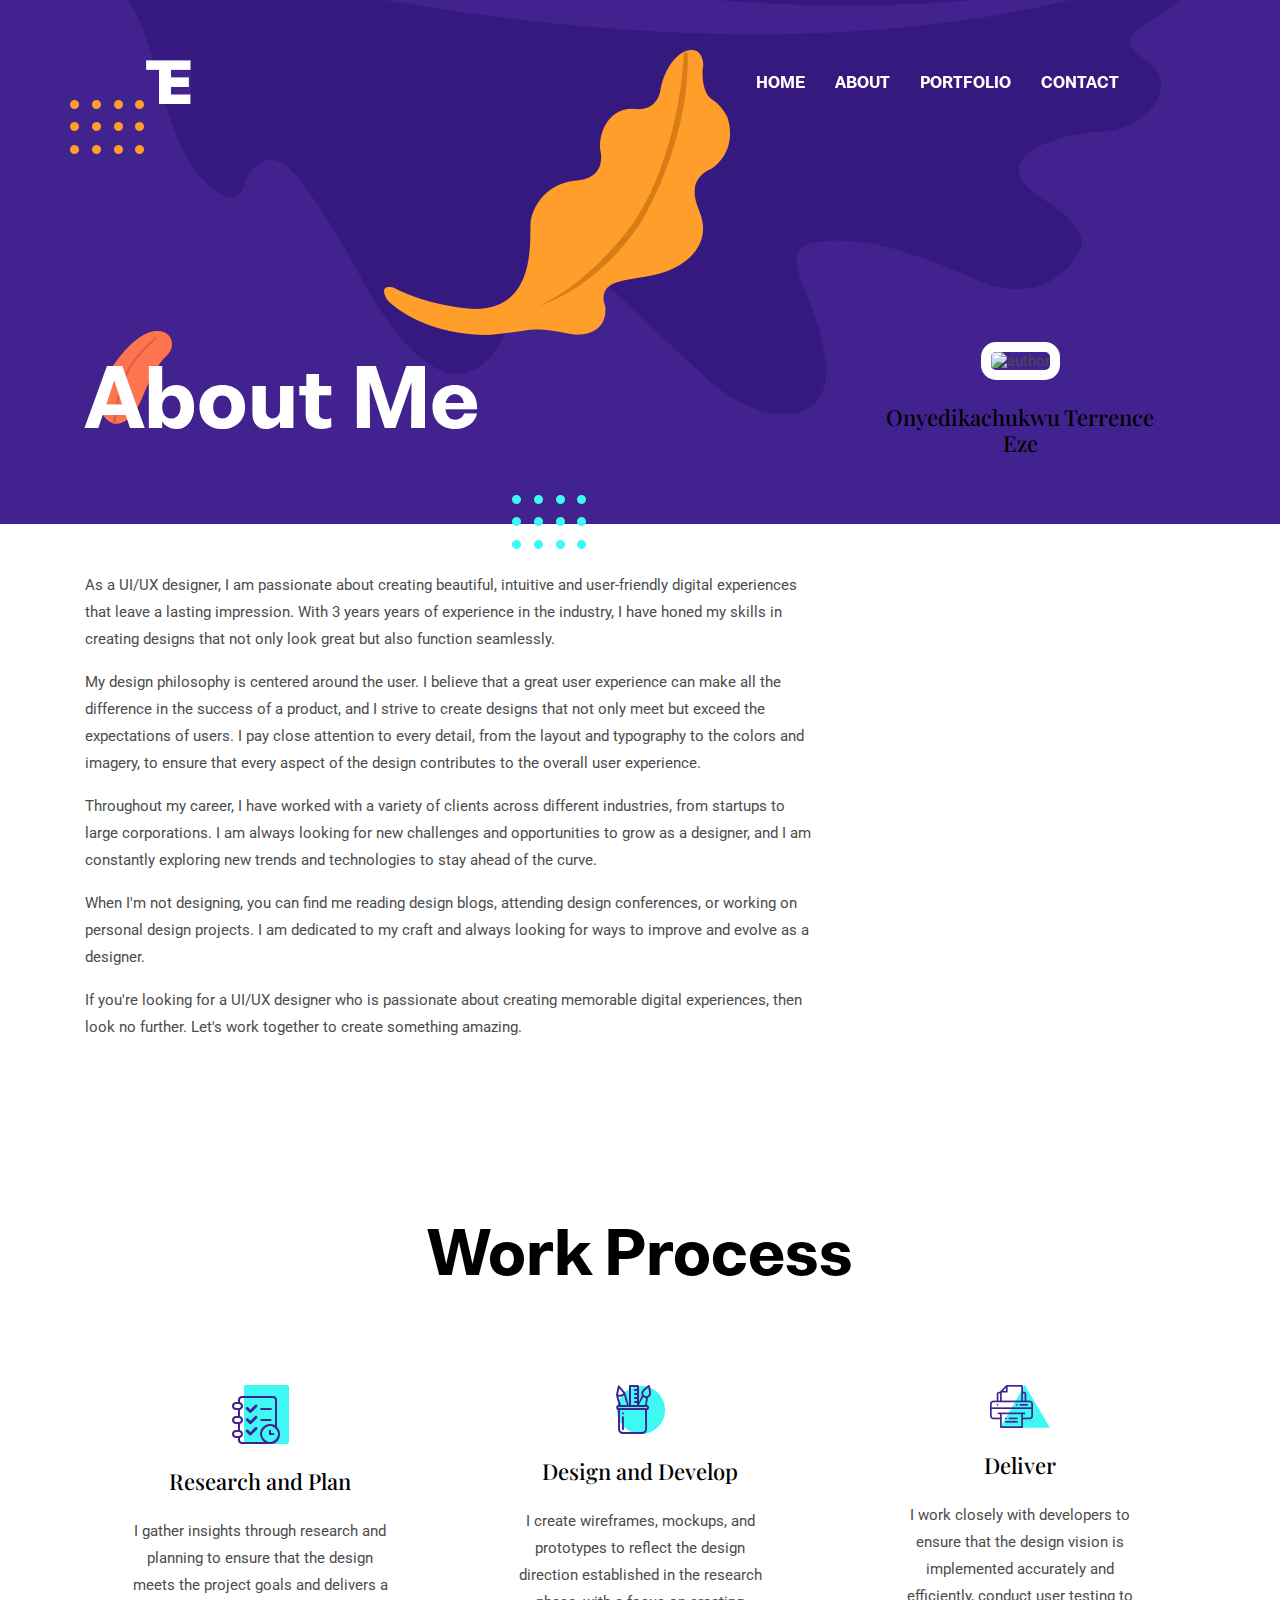
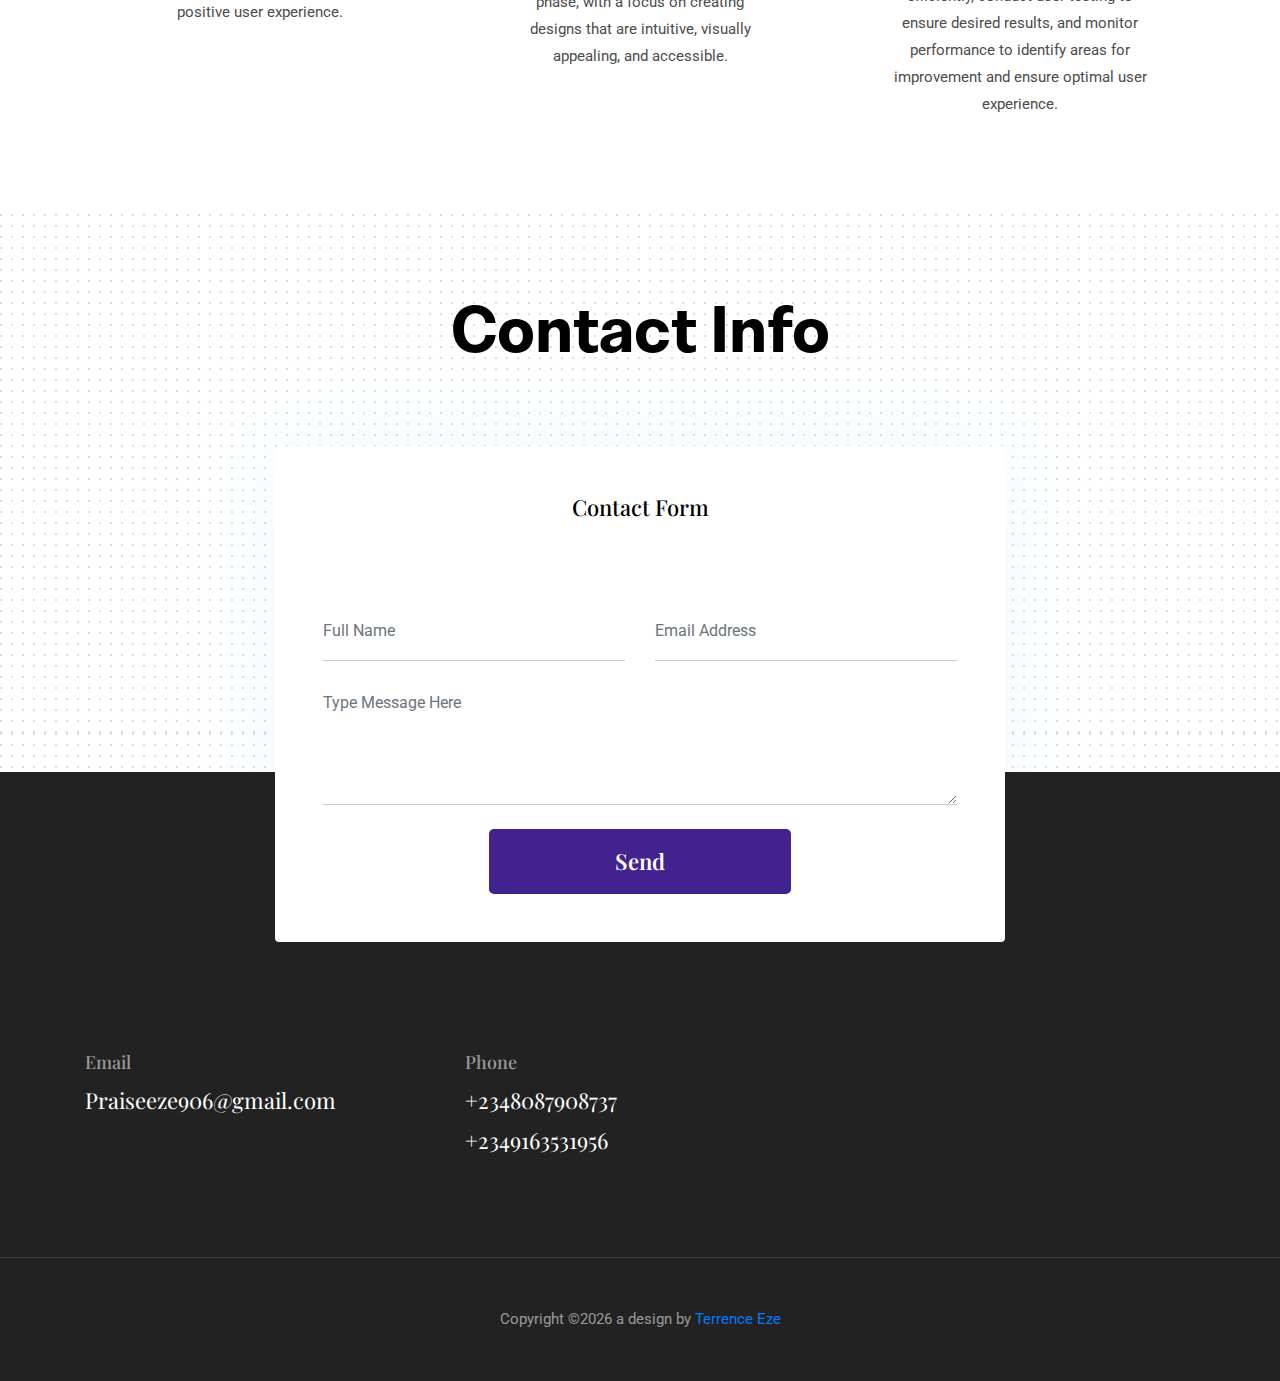
==== commit 2c3d6f70: "removed green leaf" ====
--- a/about.html
+++ b/about.html
@@ -74,7 +74,7 @@
   <img src="images/illustrations/leaf-yellow.png" alt="illustrations" class="bg-shape-3">
   <img src="images/illustrations/leaf-orange.png" alt="illustrations" class="bg-shape-4">
   <img src="images/illustrations/dots-group-cyan.png" alt="illustrations" class="bg-shape-5">
-  <img src="images/illustrations/leaf-cyan-lg.png" alt="illustrations" class="bg-shape-6">
+  <!-- <img src="images/illustrations/leaf-cyan-lg.png" alt="illustrations" class="bg-shape-6"> -->
 </section>
 <!-- /page title -->
 
